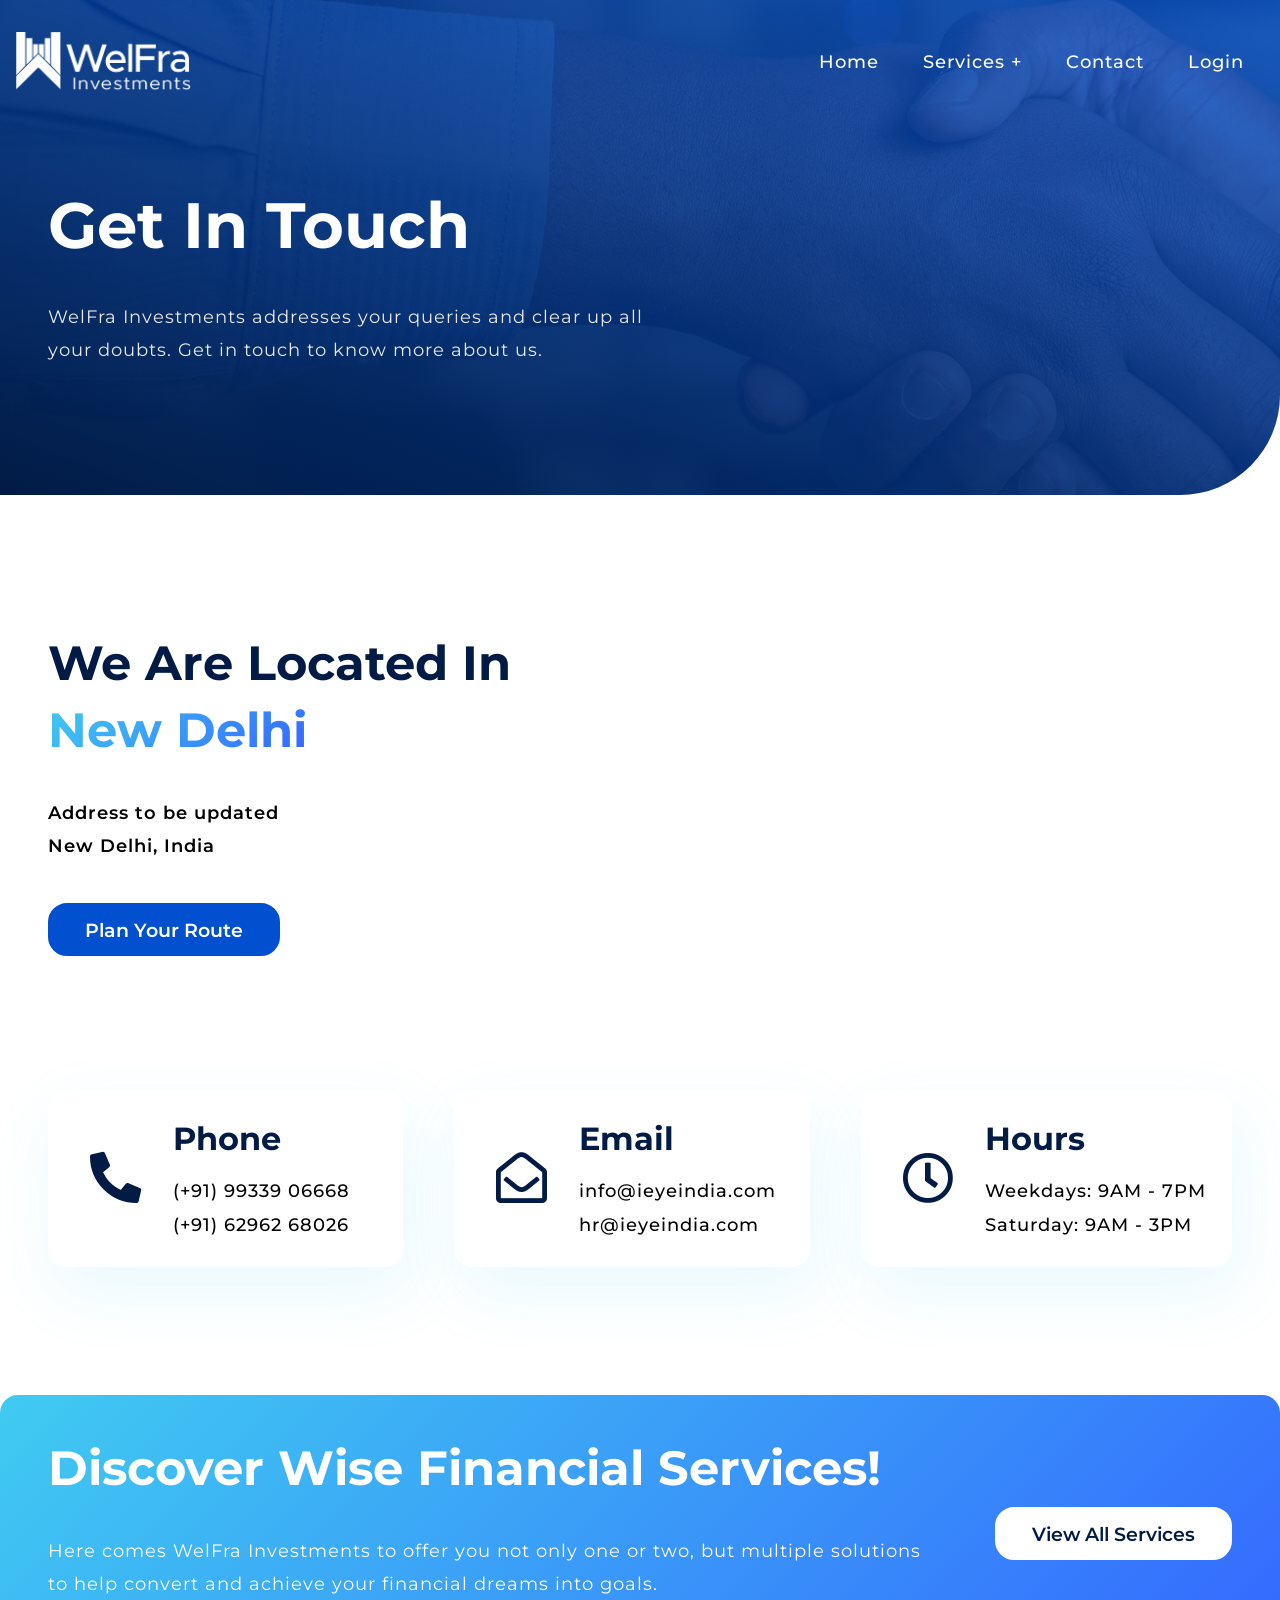
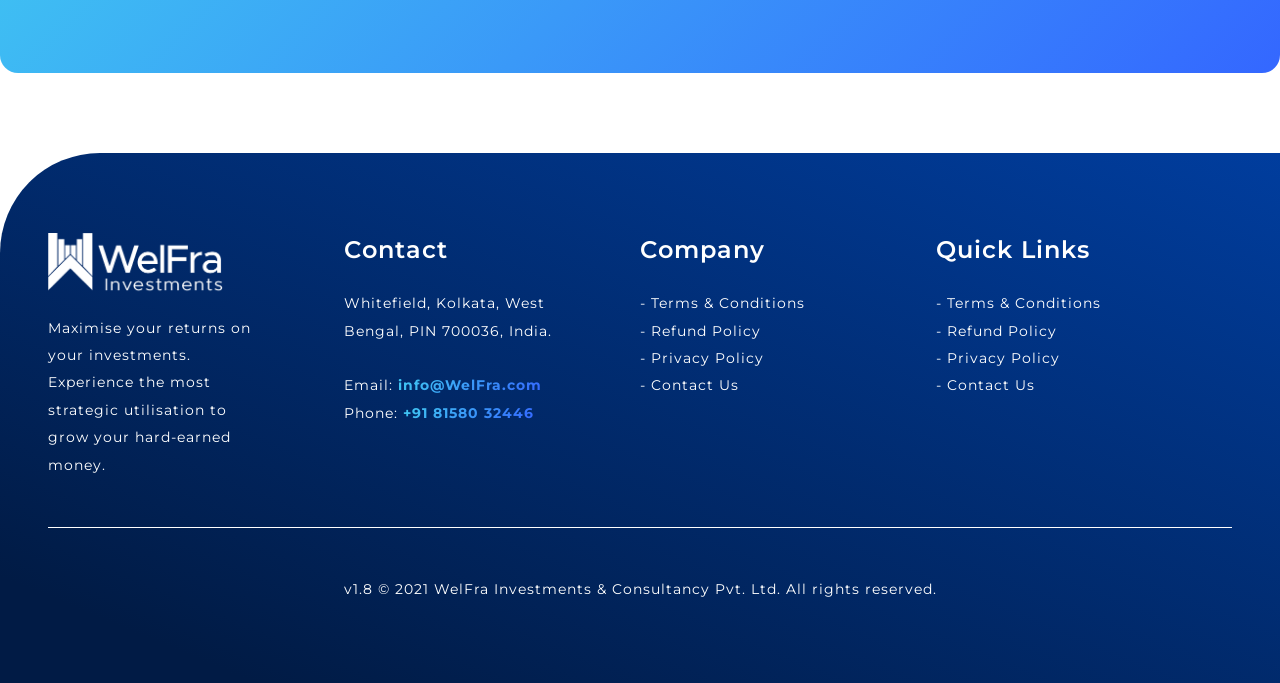
==== contact.html @ bf858f3f "relase1fp for client project" ====
<!DOCTYPE html>
<html lang="en">

<head>
    <meta charset="UTF-8">
    <meta http-equiv="X-UA-Compatible" content="IE=edge">
    <meta name="viewport" content="width=device-width, initial-scale=1.0">
    <link rel="shortcut icon" href="./assets/img/fav-logo2.png" type="image/x-icon">
    <!-- META TAGS FOR SEO HERE -->
    <link rel="stylesheet" href="https://cdnjs.cloudflare.com/ajax/libs/font-awesome/5.15.4/css/all.min.css"
        integrity="sha512-1ycn6IcaQQ40/MKBW2W4Rhis/DbILU74C1vSrLJxCq57o941Ym01SwNsOMqvEBFlcgUa6xLiPY/NS5R+E6ztJQ=="
        crossorigin="anonymous" referrerpolicy="no-referrer" />
    <link rel="stylesheet" href="./assets/css/base.css">
    <link rel="stylesheet" href="./assets/css/showcase.css">
    <title>Contact - WelFra Investments & Consultancy Pvt. Ltd.</title>
</head>

<body>
    <main>
        <div class="showcase">
            <div class="big-wrapper">
                <header>
                    <nav>
                        <div class="logo">
                            <a href=".">
                                <img src="./assets/img/header-c6.png" alt="logo">
                            </a>
                        </div>
                        <label for="menu-btn" class="menu-icon">
                            <i class="fas fa-bars"></i>
                        </label>
                        <input type="checkbox" id="menu-btn">
                        <ul>
                            <li><a class="active" href=".">Home</a></li>
                            <li>
                                <label for="menu-btn-1" class="show">Services +</label>
                                <a>Services +</a>
                                <input type="checkbox" id="menu-btn-1">
                                <ul>
                                    <li><a
                                            href="./services-advisory.html">Advisory</a>
                                    </li>
                                    <!-- <li><a href="#">PMS</a></li> -->
                                    <!-- <li><a href="#">Hedge Fund</a></li> -->
                                </ul>
                            </li>
                            <!-- <li><a href="#">About</a></li> -->
                            <li><a href="./contact.html">Contact</a></li>
                            <li><a href="./login.html">Login</a></li>
                        </ul>
                    </nav>
                </header>

                <!-- SHOWCASE MAIN -->
                <div class="showcase-main">
                    <div class="container">
                        <div class="title">
                            <h1>Get In Touch</h1>
                        </div>
                        <p class="desc">WelFra Investments addresses your queries and clear up all your doubts. Get in
                            touch to know more about us. </p>
                    </div>
                </div>
            </div>
        </div>

        <section class="mapbox">
            <div class="container">
                <div class="col-left">
                    <div class="title">
                        <h2>We are located in <span class="text-gradient">New Delhi</span></h2>
                    </div>
                    <p class="desc">Address to be updated<br /> New Delhi, India</p>
                    <a href="https://goo.gl/maps/tuXPTvcvN1BWbVpv9" target="_blank" class="btn btn-main">Plan your
                        route</a>
                </div>

                <div class="col-right">
                    <iframe
                        src="https://www.google.com/maps/embed?pb=!1m18!1m12!1m3!1d224346.48129412968!2d77.06889969035102!3d28.52728034389636!2m3!1f0!2f0!3f0!3m2!1i1024!2i768!4f13.1!3m3!1m2!1s0x390cfd5b347eb62d%3A0x52c2b7494e204dce!2sNew%20Delhi%2C%20Delhi!5e0!3m2!1sen!2sin!4v1632061700760!5m2!1sen!2sin"
                        width="800" height="400" style="border:0;" allowfullscreen="" loading="lazy"></iframe>
                </div>
            </div>
        </section>

        <section class="social">
            <div class="container">
                <div class="col-color social-col">
                    <div class="icon-box-trans">
                        <i class="fas fa-phone-alt"></i>
                    </div>
                    <div class="social-call-content">
                        <h3 class="title">Phone</h3>
                        <p class="desc">(+91) 99339 06668</p>
                        <p class="desc">(+91) 62962 68026</p>
                    </div>
                </div>

                <div class="col-color social-col">
                    <div class="icon-box-trans">
                        <i class="far fa-envelope-open"></i>
                    </div>
                    <div class="social-call-content">
                        <h3 class="title">Email</h3>
                        <p class="desc">info@ieyeindia.com</p>
                        <p class="desc">hr@ieyeindia.com</p>
                    </div>
                </div>

                <div class="col-color social-col">
                    <div class="icon-box-trans">
                        <i class="far fa-clock"></i>
                    </div>
                    <div class="social-call-content">
                        <h3 class="title">Hours</h3>
                        <p class="desc">Weekdays: 9AM - 7PM</p>
                        <p class="desc">Saturday: 9AM - 3PM</p>
                    </div>
                </div>
            </div>
        </section>

        <section class="cta">
            <div class="container">
                <div class="cta-text">
                    <h2 class="title">Discover wise financial services!</h2>
                    <p class="desc">Here comes WelFra Investments to offer you not only one or two, but multiple
                        solutions to help convert and achieve your financial dreams into goals.</p>

                </div>
                <a href="#" class="btn btn-contrast">View All Services</a>
            </div>
        </section>

        <footer>
            <div class="container">
                <div class="footer-row">
                    <div class="col-4">
                        <img src="./assets/img/header-c6.png" alt="logo">
                        <p class="desc">Maximise your returns on your investments. Experience the most strategic
                            utilisation to grow your hard-earned money.</p>
                    </div>
                    <div class="col-4">
                        <h4 class="title">Contact</h4>
                        <p class="desc">Whitefield, Kolkata, West Bengal, PIN 700036, India.<br /><br />Email: <span
                                class="text-gradient"><strong>info@WelFra.com</strong></span><br />Phone: <span
                                class="text-gradient"><strong>+91 81580 32446</strong></span></p>
                    </div>
                    <div class="col-4">
                        <h4 class="title">Company</h4>
                        <div class="footer-links">
                            <ul>
                                <li><a href="./terms-and-conditions.html">-
                                        Terms & Conditions</a></li>
                                <li><a href="#">- Refund Policy</a></li>
                                <li><a href="#">- Privacy Policy</a></li>
                                <li><a href="#">- Contact Us</a></li>
                            </ul>
                        </div>
                    </div>
                    <div class="col-4">
                        <h4 class="title">Quick Links</h4>
                        <div class="footer-links">
                            <ul>
                                <li><a href="#">- Terms & Conditions</a></li>
                                <li><a href="#">- Refund Policy</a></li>
                                <li><a href="#">- Privacy Policy</a></li>
                                <li><a href="#">- Contact Us</a></li>
                            </ul>
                        </div>
                    </div>
                </div>
                <p class="footer-bottom desc">v1.8 &copy; 2021 WelFra Investments & Consultancy Pvt. Ltd. All
                    rights reserved.</p>
            </div>
        </footer>
    </main>
</body>

</html>
---- assets/css/base.css ----
@import url('https://fonts.googleapis.com/css2?family=Montserrat:wght@400;500;600;700&display=swap');

:root{
    --primary-main-color: #011B45;
    --primary-gradient-color: #0050CF;
    --secondary-main-color: #40CBF1;
    --secondary-gradient-color: #3467FF;
    --gradient-dark: linear-gradient(to top right, var(--primary-main-color) 10%, var(--primary-gradient-color) 150%);
    --gradient-light: linear-gradient(135deg, var(--secondary-main-color) 0%, var(--secondary-gradient-color) 100%);
}

*{
    padding: 0;
    margin: 0;
    box-sizing: border-box;
}

body,
button{
    font-family: 'Montserrat', sans-serif;
}

/* GLOBAL */

::-webkit-scrollbar {
    width: 0.6rem;
    background-color: hsl(230, 12%, 90%);
}

::-webkit-scrollbar-thumb {
    background-color: hsl(230, 12%, 80%);
}

::-webkit-scrollbar-thumb:hover {
    background-color: hsl(230, 8%, 65%);
}

img{
    width: 100%;
}

a{
    text-decoration: none;
}

.showcase-index .big-wrapper{
    position: relative;
    width: 100%;
    min-height: 80vh;
    overflow: hidden;
    background: var(--gradient-dark);
    
    border-radius: 0 0 100px 0;
}

.container{
    position: relative;
    max-width: 84rem;
    width: 100%;
    margin: auto;
    padding: 0 3rem;
}

@media (max-width: 991px){  
    .container{
        padding: 0 2rem;
    }

    .big-wrapper{
        max-height: 100vh;
    }

}

/* TEXT STYLES */

.text-gradient{
    background: var(--gradient-light);
    -webkit-background-clip: text;
	-webkit-text-fill-color: transparent;
}

.text-color-blue{
    color: var(--secondary-main-color);
}

.title{
    font-weight: 700;
    font-size: 4rem;
    text-transform: capitalize;
    line-height: 1.4;
}

.desc{
    font-size: 1.1rem;
    font-weight: 500;
    line-height: 1.9;
    letter-spacing: 1px;
    transition: 0.3s;
}

@media (max-width: 991px){
    .desc{
        font-size: 1rem;
        line-height: 1.8;
    }
}

/* BUTTONS */

.btn{
    display: inline-block;
    padding: 0.8rem 2.2rem;
    text-transform: capitalize;
    text-align: center;
    border-radius: 1.2rem;
    transition: 0.3s;
    border: 2px solid;
    font-size: 1.2rem;
    font-weight: 600 !important;
    cursor: pointer;
}

[disabled] {
    opacity: .6;
    cursor: not-allowed;
}

@media (max-width: 991px){
    .btn{
        padding: 0.8rem 1.8rem;
        font-size: 1rem;
    }
}

.btn-main{
    background-color: var(--primary-gradient-color);
    border-color: var(--primary-gradient-color);
    color: #fff;
}

.btn-main:hover{
    background-color: transparent;
    color: var(--primary-gradient-color);
}

.btn-main-fx{
    width: 70%;
    text-align: center;
}

.btn-contrast{
    background-color: #fff;
    border-color: #fff;
    color: var(--primary-main-color);
}

.btn-contrast:hover{
    background-color: transparent;
    color: #fff;
}

.btn-contrast-reverse{
    background-color: transparent;
    border-color: #fff;
    color: #fff;
}

.btn-contrast-reverse:hover{
    background-color: #fff;
    border-color: #fff;
    color: var(--primary-main-color);
}

/* ICONS */

.icon-box, .icon-box-km{
    background-color: var(--secondary-main-color);
    padding: 1.4rem;
    border-radius: 1.125rem;
    color: #fff;
    box-shadow: 0.4rem 1.5rem 4rem rgba(64, 203, 241, 0.12);
    display: flex;
    align-items: center;
    justify-content: center;
    transition: 0.2s;
}

/* NAVIGATION */

nav .logo img{
    float: left;
    width: 11rem;
    cursor: pointer;
    transition: 0.3s;
    padding-top: 1rem;
}

nav .logo img:hover{
    opacity: 0.8;
}

nav{
    position: relative;
    max-width: 78rem;
    width: 100%;
    margin: auto;
    padding-top: 1rem;
}

nav::after{
    content: '';
    clear: both;
    display: table;
}

nav ul{
    float: right;
    margin-top: 16px;
    list-style: none;
    position: relative;
}

nav ul li{
    display: inline-block;
    margin: 0 5px;
}

nav ul li a{
    color: white;
    text-decoration: none;
    line-height: 60px;
    font-size: 1.1rem;
    font-weight: 500;
    letter-spacing: 1px;
    padding: 8px 15px;
    transition: 0.3s; 
}

nav ul li a:hover{
    color: var(--secondary-main-color);
}

nav ul ul{
    position: absolute;
    top: 55px;
    opacity: 0;
    visibility: hidden;
    transition: top 0.3s;
    z-index: 10;
    background: white;
    box-shadow: 0.4rem 1.5rem 4rem rgba(64, 203, 241, 0.12);
    border-radius: 1.125rem;
}

nav ul ul li a{
    color: black;
}

nav ul li:hover > ul{
    top: 45px;
    opacity: 1;
    visibility: visible;
}

nav ul ul li{
    position: relative;
    margin: 0px;
    float: none;
    display: list-item;
}

.show, input{
    display: none;
    font-weight: 500;
    letter-spacing: 1px;
}

nav .menu-icon i{
    color: white;
    font-size: 21px;
    cursor: pointer;
    display: none;
}

@media (max-width: 991px){

    nav{
        padding-top: 0rem;
    }

    nav .logo img{
        padding-left: 2rem;
    }

    nav ul{
        margin-right: 0px;
        margin-top: 0;
        float: left;
        position: fixed;
        background: var(--primary-main-color);
        height: 100%;
        width: 100%;
        z-index: 5;
    }

    nav ul li{
        margin: 20px;
    }

    nav ul li, nav ul ul li{
        display: block;
        width: 100%;
    }

    nav ul ul{
        top: 60px;
        position: static;
        border-top: none;
        float: none;
        display: none;
        opacity: 1;
        visibility: visible;
        background: var(--primary-main-color);
        box-shadow: none;
    }

    nav ul ul ul li{
        position: static;
    }

    nav ul ul li{
        border-bottom: 0px;
    }

    nav ul ul li a{
        color: white;
    }
    

    nav ul ul a{
        padding-left: 40px;
    }

    nav ul ul ul a{
        padding-left: 80px;
    }

    .show{
        display: block;
        color: white;
        font-size: 18px;
        padding: 0 20px;
        line-height: 60px;
        cursor: pointer;
    }

    .show:hover{
        color: var(--secondary-main-color);
    }

    nav .menu-icon i{
        display: block;
        position: absolute;
        right: 2rem;
        line-height: 60px;
        z-index: 20;
    }

    nav .show +a, ul{
        display: none;
    }

    [id^=menu-btn]:checked + ul{
        display: block;
    }

    [id^=menu-btn]:checked + .menu-icon i::before{
        content: "\f00d";
    }
}

/* HERO */

.hero .container{
    display: grid;
    grid-template-columns: 2fr 1fr;
    align-items: center;
    justify-content: center;
    margin-top: 5%;
    margin-bottom: 5%;
}

.hero .title h1{
    color: #fff;
    font-weight: 700;
    font-size: 4rem;
    max-width: 600px;
}

.hero .desc{
    color: #e9e9e9;
    font-weight: 400;
    margin: 1.8rem 0 2rem;
    max-width: 600px;
}

.hero-cta a:first-child{
    margin-right: 50px;
}

.bg-pattern{
    transform: scale(3.5) translate(20%, 35%);
    opacity: 0.8;
}

@media (max-width: 991px){

    .hero .container{
        grid-template-columns: 1fr;
        margin-top: 2.5rem;
        margin-bottom: 2rem;
    }

    .right-hero{
        display: none;
    }

    .hero .title h1{
        font-size: 2.8rem;
    }
    
    .hero-cta a:last-child{
        margin-top: 1rem;
    }
    
    .logo img{
        width: 8rem;
    }
}

/* SERVICES */

.services{
    padding: 5rem 0;
}

.services .desc{
    color: var(--primary-main-color);
}

.services .title, .why-us .title{
    color: var(--primary-main-color);
    font-size: 2rem;
    margin-bottom: 1.8rem;
    transition: 0.2s;
}

.services .container{
    display: flex;
    justify-content: space-around;
}

.col-color:hover{
    background-color: var(--secondary-main-color);
    transition: 0.3s;
    box-shadow: 0.4rem 1.5rem 4rem rgba(64, 203, 241, 0.5);

}

.services-col{
    padding: 2rem;
    border-radius: 1.125rem;
    box-shadow: 0.4rem 1.5rem 4rem rgba(64, 203, 241, 0.12);
    min-width: 33%;
}

.services #mid-col, .services #mid-col-r{
    margin: 0 3rem;
}

.row-repeat-spacer{
    margin-top: 4rem;
}

.services .icon-box, .icon-box-km{
    width: 90px;
    margin-bottom: 3rem;
    font-size: 2.6rem;
}

.icon-box-km{
    background-color: #fff;
    color: var(--secondary-main-color);
}

.services-col:hover .title{
    color: #fff;
}

.services-col:hover .desc, .why-us-col:hover .desc{
    color: #fff;
}

.services-col:hover .icon-box{
    background-color: #fff;
    color: var(--secondary-main-color);
    box-shadow: 0.4rem 1.5rem 4rem rgba(64, 203, 241, 0.2);
}

#know-more{
    background-color: var(--secondary-main-color);
    display: flex;
    justify-content: center;
    align-items: center;
}

#know-more a{
    background-color: var(--secondary-main-color);
    display: flex;
    flex-direction: column;
    justify-content: center;
    align-items: center;
}

.title-km{
    color: #fff;
    font-size: 2rem;
}

@media (max-width: 991px){
    .services{
        padding: 4rem 0 0 0;
    }

    .services .container{
        flex-direction: column;
    }

    .services #mid-col, .services #mid-col-r{
        margin: 0 0 2.5rem 0;
    }

    .services-col{
        margin-bottom: 2.5rem;
    }

    .row-repeat-spacer{
        margin-top: 0rem;
    }
}

/* WHY-US */

.why-us{
    padding-top: 2rem;
    padding-bottom: 1rem;
}

.why-us .container{
    display: flex;
    align-items: center;
    justify-content: center;
}

.col-left{
    padding: 2rem 4rem 0 0;
    min-width: 50%;
}

.col-left h2{
    color: var(--primary-main-color);
    font-weight: 700;
    font-size: 3rem;
    text-transform: capitalize;
}

.why-us-col{
    display: flex;
    justify-content: space-between;
    align-items: flex-start;
    border-radius: 1.125rem;
    padding: 1.5rem;
    margin-bottom: 2rem;
    box-shadow: 0.4rem 1.5rem 4rem rgba(64, 203, 241, 0.12);

}

.why-us-col .icon-box{
    font-size: 1.6rem;
    margin-right: 2rem;
    margin-left: 0.5rem;
}

.why-us .title{
    margin-bottom: 1.8rem;
}

.col-left .content .title{
    margin-bottom: 0.8rem;
}

.why-us .col-desc{
    margin-bottom: 2.5rem;
}

.why-us-col:hover .title{
    color: #fff;
}

.why-us-col:hover .icon-box{
    color: var(--secondary-main-color);
    background-color: #fff;
}

.col-right img{
    padding-left: 2rem;
}

@media (max-width: 991px){
    .why-us .container{
        flex-direction: column-reverse;
    }

    .col-left{
        padding: 0;
        min-width: 50%;
    }

    .why-us .title{
        font-size: 1.5rem;
    }

    .why-us .title h2{
        font-size: 2.5rem;
    }

    .why-us-col{
        padding: 1rem;
    }
    .col-right img{
        padding-left: 0;
        margin-bottom: 2rem;
    }
}

/* CALL TO ACTION */

.cta{
    padding-top: 5rem;
    padding-bottom: 5rem;
}

.cta .container{
    background: var(--gradient-light);
    display: flex;
    padding: 2.5rem 3rem;
    align-items: center;
    justify-content: space-between;
    border-radius: 1.125rem;
}

.cta-text{
    max-width: 75%;
}

.cta .title{
    font-size: 3rem;
    color: #fff;
}

.cta .desc{
    margin: 2rem 0;
    color: #fff;
    font-weight: 400;
}

@media (max-width: 991px){
    .cta{
        padding: 2rem 2rem 5rem 2rem;
    }

    .cta-text{
        max-width: 100%;
    }

    .cta .container{
        flex-direction: column;
        padding: 2rem;
        align-items: flex-start;
    }

    .cta .title{
        font-size: 2rem;
    }
}

/* FOOTER */

footer{
    background: var(--gradient-dark);
    padding: 5rem 0;
    border-radius: 100px 0 0 0;

}

footer .footer-row{
    display: flex;
    justify-content: space-between;
    border-bottom: 1px solid #fff;
    padding-bottom: 3rem;
}

footer .title{
    color: #fff;
    font-size: 1.5rem;
    font-weight: 600;
    letter-spacing: 1px;
    padding-bottom: 1.5rem;
}

footer .desc{
    color: #fff;
    font-weight: 400;
    font-size: 0.9rem;
}

.col-4{
    width: 25%;
    padding-right: 5rem;
}

.col-4 img{
    width: 11rem;
    padding-bottom: 1rem;
}

.footer-links ul{
    list-style: none;
    font-size: 1.1rem;
    font-weight: 400;
    line-height: 1.9;
    letter-spacing: 1px;
    font-size: 0.9rem;
}

.footer-links a{
    color: #fff;
    transition: 0.2s;
}

.footer-links a:hover{
    color: var(--secondary-main-color);
}

footer .footer-bottom{
    padding-top: 3rem;
    text-align: center;
}

@media (max-width: 991px){
    .footer-links ul{
        display: block;
    }
    footer .footer-row{
        flex-direction: column;
        padding-bottom: 1rem;
        padding: 0 1rem;
    }

    .col-4{
        width: 100%;
        padding-right: 0rem;
        padding-bottom: 2rem ;
    }
 
    footer .desc, .footer-links ul{
        font-size: 0.8rem;
    }

    footer .title{
        padding-bottom: 0.5rem;
    }
}
---- assets/css/showcase.css ----
.showcase .big-wrapper{
    position: relative;
    width: 100%;
    min-height: 55vh;
    overflow: hidden;
    background: linear-gradient(to top right, rgba(1, 27, 69, 1), rgba(0, 80, 207, 0.8)), url('../img/contact-handshake.jpg') no-repeat 0 -26rem;
    border-radius: 0 0 100px 0;
    display: flex;
    flex-direction: column;
}

.showcase-main{
    margin-top: auto;
    margin-bottom: auto;
}

.showcase-main .title h1{
    color: #fff;
    font-weight: 700;
    font-size: 4rem;
}

@media (max-width: 991px){
    .showcase .big-wrapper{
        padding: 0 0 1.7rem 0;
    }
    .showcase-main .title h1{
        font-size: 2.8rem;
    }

    .showcase .big-wrapper{
        background: linear-gradient(to top right, rgb(1, 27, 69), rgb(0, 80, 207));
    }
}

.showcase-main .desc{
    color: #e9e9e9;
    font-weight: 400;
    margin: 1.8rem 0 2.6rem;
    max-width: 600px;
}

.mapbox{
    margin: 6rem 0;
}

.mapbox .container{
    display: flex;
    align-items: center;
    gap: 2rem;
}

.mapbox .col-left{
    padding: 0;
    min-width: 40%;
}

.mapbox .desc{
    margin: 2rem 0 2.5rem 0;
    font-weight: 600;
}

.mapbox .col-right{
    border-radius: 1.125rem;
    overflow: hidden;
}

@media (max-width: 991px){
    .mapbox{
        margin: 3rem 0;
    }

    .mapbox .container{
        flex-direction: column;
    }
    
    .mapbox .col-right{
        width: 100%;
    }

    .mapbox .col-right{
        margin-top: 2rem;
    }

    
}

/* Social */

.social{
    margin: 5rem 0 3rem 0;
}

.social .container{
    display: flex;
    align-items: center;
    justify-content: space-between;
    gap: 3rem;
}

.social-col{
    min-width: 30%;
    padding: 1.6rem;
    border-radius: 1.125rem;
    box-shadow: 0.4rem 1.5rem 4rem rgba(64, 203, 241, 0.12);
    display: flex;
    align-items: center;
    overflow: hidden;
}

.social-col .title{
    font-size: 2rem;
    color: var(--primary-main-color);
    transition: 0.2s;
    margin-bottom: 0.8rem;
}

.social-col .icon-box-trans{
    font-size: 3.2rem;
    margin: 1rem;
    color: var(--primary-main-color);
    transition: 0.2s;
}

.social-call-content{
    margin-right: auto;
    margin-left: 1rem;
}

.social-col:hover .title{
    color: #fff;
}

.social-col:hover .desc{
    color: #fff;
}

.social-col:hover .icon-box-trans{
    color: #fff;
}

@media (max-width: 991px){
    .social{
        margin: 4rem 0 3rem 0;
    }

    .social .container{
        flex-direction: column;
    }

    .social-col{
        width: 100%;
    }

    .social-col .icon-box-trans{
        font-size: 2rem;
    }
}

/* SERVICES PAGE */

.showcase-s-ad .big-wrapper{
    position: relative;
    width: 100%;
    min-height: 55vh;
    overflow: hidden;
    background: linear-gradient(to top right, rgba(1, 27, 69, 1), rgba(0, 80, 207, 0.8)), url('../img/s-adv-fin3.jpg') no-repeat 0 -30rem;
    border-radius: 0 0 100px 0;
    display: flex;
    flex-direction: column;
}

.s-ad-pricing {
    margin-top: 4rem;
}

.s-ad-pricing .sap-content{
    display: flex;
    align-items: center;
}

.sap-content{
    margin-bottom: 5rem;
}

@media (max-width: 991px){
    .s-ad-pricing{
        margin: 3rem 0;
    }

    .s-ad-pricing .sap-content{
        flex-direction: column;
        gap: 1.5rem;
    }

    .sap-content .title h2{
        font-size: 2.5rem;
    }

    .sap-content{
        margin-bottom: 3rem;
    }
}

.select-box{
    width: 180px;
}

.select-box select{
    height: 42px;
    padding: 0.5rem 1rem;
    font-size: 1.1rem;
    font-family: 'Montserrat', sans-serif;
    width: 100%;
    border: 1px solid #ccc;
    border-radius: 12px;
    outline: none;
}

/* MAIN TABLE DESIGN */

.main-table-content{
    border-collapse: collapse;
    margin: auto;
    font-size: 1.2rem;
    min-width: 100%;
    border-radius: 0.8rem;
    overflow: hidden;
    box-shadow: 0 0 20px rgba(0, 0, 0, 0.05);
}

.main-table-content thead tr {
    background-color: var(--primary-gradient-color);
    color: #ffffff;
    text-align: left;
    font-weight: bold;
}

.main-table-content th,
.main-table-content td {
    padding: 18px 40px;
}
  
.main-table-content tbody tr {
    font-weight: 600;
    border-bottom: 1px solid #dddddd;
}
  
.main-table-content tbody tr:nth-of-type(even) {
    background-color: #f3f3f3;
}
  
.main-table-content tbody tr:last-of-type {
    border-bottom: 2px solid var(--primary-gradient-color);
}

.icon-btn{
    font-size: 1.2rem;
    color: white;
    margin-left: 0.7rem;
    padding: 0.6rem;
    background: var(--primary-gradient-color);
    border-radius: 50%;
    border: 2px solid var(--primary-gradient-color); 
    transition: 0.2s;
}

.icon-btn:hover{
    background: transparent;
    color: var(--primary-gradient-color);
}

.icon-btn:active::before{
    content: "\f068";
}

.sap-total{
    margin: 2.5rem 0;
    padding: 1.5rem 1rem;
    text-align: center;
    letter-spacing: 1px;
    display: flex;
    align-items: center;
    justify-content: space-between;
    gap: 2rem;
    background-color: white;
    border-radius: 1.125rem;
    box-shadow: 0 0 20px rgba(0, 0, 0, 0.05);
}

.sap-total-items{
    width: 100%;
}

.sap-total-items .sap-t-i-sh{
    font-size: 1.2rem;
    font-weight: 600;
    letter-spacing: 1px;
}

.sap-total-items .sap-t-i-h{
    font-size: 1.4rem;
    font-weight: 700;
    letter-spacing: 1px;
}


@media (max-width: 991px){
    .sap-total{
        flex-direction: column;
        text-align: right;
        gap: 1rem;
    }

    .sap-total-items .sap-t-i-sh{
        font-size: 1rem;
    }
    
    .sap-total-items .sap-t-i-h{
        font-size: 1.2rem;
    }

    .main-table-content{
        font-size: 1rem;
    }

    .main-table-content thead{
        display: none;
    }

    .main-table-content, 
    .main-table-content tbody, 
    .main-table-content tr,
    .main-table-content td{
        display: block;
        width: 100%;
    }

    .main-table-content th,
    .main-table-content td {
    padding: 15px 40px;
    }

    .main-table-content tbody tr td{
        text-align: right;
        padding-left: 50%;
        position: relative;
    }

    .main-table-content td::before{
        content: attr(data-label);
        position: absolute;
        left: 0;
        width: 50%;
        padding-left: 1rem;
        font-size: 1rem;
        text-align: left;
        font-weight: 600;
        color: var(--primary-main-color);
    }

    .icon-btn{
        font-size: 1rem;
    }
    
}
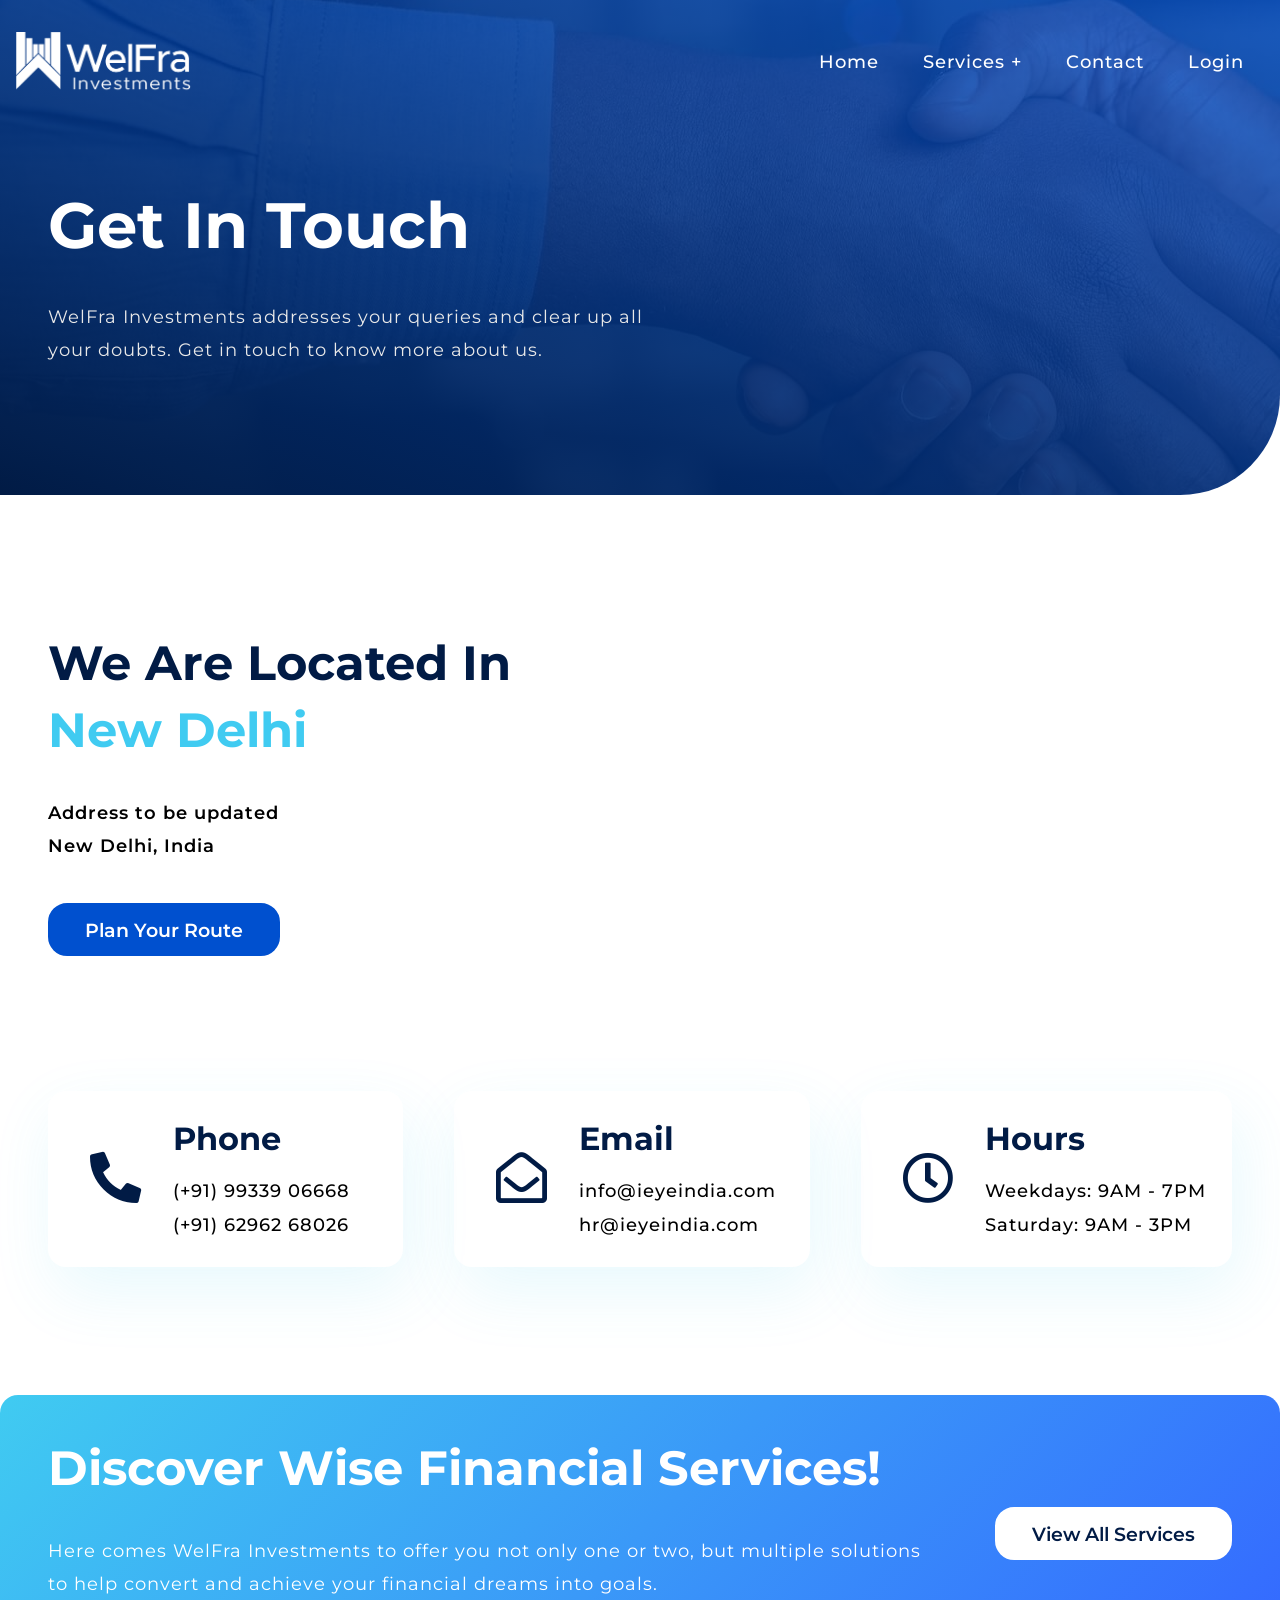
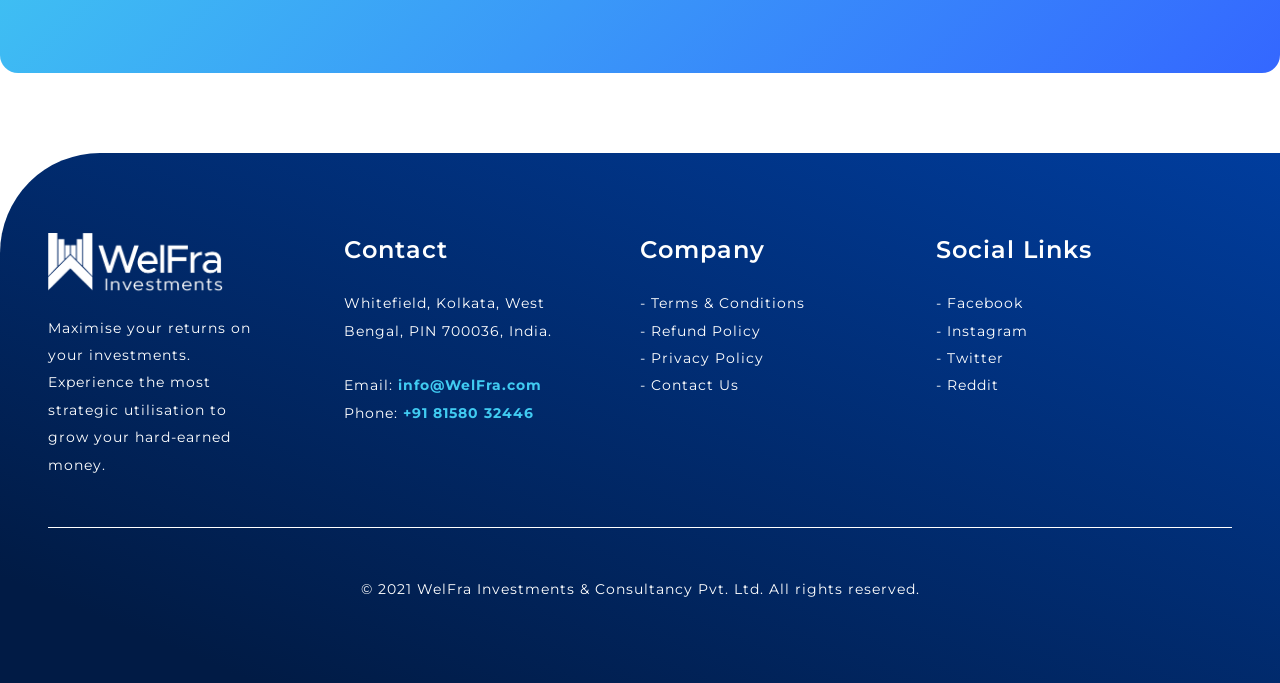
==== commit 81a05187: "added the demat links page, social links, corrected the text gradient to single color only, optimize" ====
--- a/contact.html
+++ b/contact.html
@@ -1,180 +1,180 @@
-<!DOCTYPE html>
-<html lang="en">
-
-<head>
-    <meta charset="UTF-8">
-    <meta http-equiv="X-UA-Compatible" content="IE=edge">
-    <meta name="viewport" content="width=device-width, initial-scale=1.0">
-    <link rel="shortcut icon" href="./assets/img/fav-logo2.png" type="image/x-icon">
-    <!-- META TAGS FOR SEO HERE -->
-    <link rel="stylesheet" href="https://cdnjs.cloudflare.com/ajax/libs/font-awesome/5.15.4/css/all.min.css"
-        integrity="sha512-1ycn6IcaQQ40/MKBW2W4Rhis/DbILU74C1vSrLJxCq57o941Ym01SwNsOMqvEBFlcgUa6xLiPY/NS5R+E6ztJQ=="
-        crossorigin="anonymous" referrerpolicy="no-referrer" />
-    <link rel="stylesheet" href="./assets/css/base.css">
-    <link rel="stylesheet" href="./assets/css/showcase.css">
-    <title>Contact - WelFra Investments & Consultancy Pvt. Ltd.</title>
-</head>
-
-<body>
-    <main>
-        <div class="showcase">
-            <div class="big-wrapper">
-                <header>
-                    <nav>
-                        <div class="logo">
-                            <a href=".">
-                                <img src="./assets/img/header-c6.png" alt="logo">
-                            </a>
-                        </div>
-                        <label for="menu-btn" class="menu-icon">
-                            <i class="fas fa-bars"></i>
-                        </label>
-                        <input type="checkbox" id="menu-btn">
-                        <ul>
-                            <li><a class="active" href=".">Home</a></li>
-                            <li>
-                                <label for="menu-btn-1" class="show">Services +</label>
-                                <a>Services +</a>
-                                <input type="checkbox" id="menu-btn-1">
-                                <ul>
-                                    <li><a
-                                            href="./services-advisory.html">Advisory</a>
-                                    </li>
-                                    <!-- <li><a href="#">PMS</a></li> -->
-                                    <!-- <li><a href="#">Hedge Fund</a></li> -->
-                                </ul>
-                            </li>
-                            <!-- <li><a href="#">About</a></li> -->
-                            <li><a href="./contact.html">Contact</a></li>
-                            <li><a href="./login.html">Login</a></li>
-                        </ul>
-                    </nav>
-                </header>
-
-                <!-- SHOWCASE MAIN -->
-                <div class="showcase-main">
-                    <div class="container">
-                        <div class="title">
-                            <h1>Get In Touch</h1>
-                        </div>
-                        <p class="desc">WelFra Investments addresses your queries and clear up all your doubts. Get in
-                            touch to know more about us. </p>
-                    </div>
-                </div>
-            </div>
-        </div>
-
-        <section class="mapbox">
-            <div class="container">
-                <div class="col-left">
-                    <div class="title">
-                        <h2>We are located in <span class="text-gradient">New Delhi</span></h2>
-                    </div>
-                    <p class="desc">Address to be updated<br /> New Delhi, India</p>
-                    <a href="https://goo.gl/maps/tuXPTvcvN1BWbVpv9" target="_blank" class="btn btn-main">Plan your
-                        route</a>
-                </div>
-
-                <div class="col-right">
-                    <iframe
-                        src="https://www.google.com/maps/embed?pb=!1m18!1m12!1m3!1d224346.48129412968!2d77.06889969035102!3d28.52728034389636!2m3!1f0!2f0!3f0!3m2!1i1024!2i768!4f13.1!3m3!1m2!1s0x390cfd5b347eb62d%3A0x52c2b7494e204dce!2sNew%20Delhi%2C%20Delhi!5e0!3m2!1sen!2sin!4v1632061700760!5m2!1sen!2sin"
-                        width="800" height="400" style="border:0;" allowfullscreen="" loading="lazy"></iframe>
-                </div>
-            </div>
-        </section>
-
-        <section class="social">
-            <div class="container">
-                <div class="col-color social-col">
-                    <div class="icon-box-trans">
-                        <i class="fas fa-phone-alt"></i>
-                    </div>
-                    <div class="social-call-content">
-                        <h3 class="title">Phone</h3>
-                        <p class="desc">(+91) 99339 06668</p>
-                        <p class="desc">(+91) 62962 68026</p>
-                    </div>
-                </div>
-
-                <div class="col-color social-col">
-                    <div class="icon-box-trans">
-                        <i class="far fa-envelope-open"></i>
-                    </div>
-                    <div class="social-call-content">
-                        <h3 class="title">Email</h3>
-                        <p class="desc">info@ieyeindia.com</p>
-                        <p class="desc">hr@ieyeindia.com</p>
-                    </div>
-                </div>
-
-                <div class="col-color social-col">
-                    <div class="icon-box-trans">
-                        <i class="far fa-clock"></i>
-                    </div>
-                    <div class="social-call-content">
-                        <h3 class="title">Hours</h3>
-                        <p class="desc">Weekdays: 9AM - 7PM</p>
-                        <p class="desc">Saturday: 9AM - 3PM</p>
-                    </div>
-                </div>
-            </div>
-        </section>
-
-        <section class="cta">
-            <div class="container">
-                <div class="cta-text">
-                    <h2 class="title">Discover wise financial services!</h2>
-                    <p class="desc">Here comes WelFra Investments to offer you not only one or two, but multiple
-                        solutions to help convert and achieve your financial dreams into goals.</p>
-
-                </div>
-                <a href="#" class="btn btn-contrast">View All Services</a>
-            </div>
-        </section>
-
-        <footer>
-            <div class="container">
-                <div class="footer-row">
-                    <div class="col-4">
-                        <img src="./assets/img/header-c6.png" alt="logo">
-                        <p class="desc">Maximise your returns on your investments. Experience the most strategic
-                            utilisation to grow your hard-earned money.</p>
-                    </div>
-                    <div class="col-4">
-                        <h4 class="title">Contact</h4>
-                        <p class="desc">Whitefield, Kolkata, West Bengal, PIN 700036, India.<br /><br />Email: <span
-                                class="text-gradient"><strong>info@WelFra.com</strong></span><br />Phone: <span
-                                class="text-gradient"><strong>+91 81580 32446</strong></span></p>
-                    </div>
-                    <div class="col-4">
-                        <h4 class="title">Company</h4>
-                        <div class="footer-links">
-                            <ul>
-                                <li><a href="./terms-and-conditions.html">-
-                                        Terms & Conditions</a></li>
-                                <li><a href="#">- Refund Policy</a></li>
-                                <li><a href="#">- Privacy Policy</a></li>
-                                <li><a href="#">- Contact Us</a></li>
-                            </ul>
-                        </div>
-                    </div>
-                    <div class="col-4">
-                        <h4 class="title">Quick Links</h4>
-                        <div class="footer-links">
-                            <ul>
-                                <li><a href="#">- Terms & Conditions</a></li>
-                                <li><a href="#">- Refund Policy</a></li>
-                                <li><a href="#">- Privacy Policy</a></li>
-                                <li><a href="#">- Contact Us</a></li>
-                            </ul>
-                        </div>
-                    </div>
-                </div>
-                <p class="footer-bottom desc">v1.8 &copy; 2021 WelFra Investments & Consultancy Pvt. Ltd. All
-                    rights reserved.</p>
-            </div>
-        </footer>
-    </main>
-</body>
-
+<!DOCTYPE html>
+<html lang="en">
+
+<head>
+    <meta charset="UTF-8">
+    <meta http-equiv="X-UA-Compatible" content="IE=edge">
+    <meta name="viewport" content="width=device-width, initial-scale=1.0">
+    <link rel="shortcut icon" href="./assets/img/fav-logo2.png" type="image/x-icon">
+    <!-- META TAGS FOR SEO HERE -->
+    <link rel="stylesheet" href="https://cdnjs.cloudflare.com/ajax/libs/font-awesome/5.15.4/css/all.min.css"
+        integrity="sha512-1ycn6IcaQQ40/MKBW2W4Rhis/DbILU74C1vSrLJxCq57o941Ym01SwNsOMqvEBFlcgUa6xLiPY/NS5R+E6ztJQ=="
+        crossorigin="anonymous" referrerpolicy="no-referrer" />
+    <link rel="stylesheet" href="./assets/css/base.css">
+    <link rel="stylesheet" href="./assets/css/showcase.css">
+    <title>Contact - WelFra Investments & Consultancy Pvt. Ltd.</title>
+</head>
+
+<body>
+    <main>
+        <div class="showcase">
+            <div class="big-wrapper">
+                <header>
+                    <nav>
+                        <div class="logo">
+                            <a href=".">
+                                <img src="./assets/img/header-c6.png" alt="logo">
+                            </a>
+                        </div>
+                        <label for="menu-btn" class="menu-icon">
+                            <i class="fas fa-bars"></i>
+                        </label>
+                        <input type="checkbox" id="menu-btn">
+                        <ul>
+                            <li><a class="active" href=".">Home</a></li>
+                            <li>
+                                <label for="menu-btn-1" class="show">Services +</label>
+                                <a>Services +</a>
+                                <input type="checkbox" id="menu-btn-1">
+                                <ul>
+                                    <li><a
+                                            href="./services-advisory.html">Advisory</a>
+                                    </li>
+                                    <!-- <li><a href="#">PMS</a></li> -->
+                                    <!-- <li><a href="#">Hedge Fund</a></li> -->
+                                </ul>
+                            </li>
+                            <!-- <li><a href="#">About</a></li> -->
+                            <li><a href="./contact.html">Contact</a></li>
+                            <li><a href="./login.html">Login</a></li>
+                        </ul>
+                    </nav>
+                </header>
+
+                <!-- SHOWCASE MAIN -->
+                <div class="showcase-main">
+                    <div class="container">
+                        <div class="title">
+                            <h1>Get In Touch</h1>
+                        </div>
+                        <p class="desc">WelFra Investments addresses your queries and clear up all your doubts. Get in
+                            touch to know more about us. </p>
+                    </div>
+                </div>
+            </div>
+        </div>
+
+        <section class="mapbox">
+            <div class="container">
+                <div class="col-left">
+                    <div class="title">
+                        <h2>We are located in <span class="text-color-blue">New Delhi</span></h2>
+                    </div>
+                    <p class="desc">Address to be updated<br /> New Delhi, India</p>
+                    <a href="https://goo.gl/maps/tuXPTvcvN1BWbVpv9" target="_blank" class="btn btn-main">Plan your
+                        route</a>
+                </div>
+
+                <div class="col-right">
+                    <iframe
+                        src="https://www.google.com/maps/embed?pb=!1m18!1m12!1m3!1d224346.48129412968!2d77.06889969035102!3d28.52728034389636!2m3!1f0!2f0!3f0!3m2!1i1024!2i768!4f13.1!3m3!1m2!1s0x390cfd5b347eb62d%3A0x52c2b7494e204dce!2sNew%20Delhi%2C%20Delhi!5e0!3m2!1sen!2sin!4v1632061700760!5m2!1sen!2sin"
+                        width="800" height="400" style="border:0;" allowfullscreen="" loading="lazy"></iframe>
+                </div>
+            </div>
+        </section>
+
+        <section class="social">
+            <div class="container">
+                <div class="col-color social-col">
+                    <div class="icon-box-trans">
+                        <i class="fas fa-phone-alt"></i>
+                    </div>
+                    <div class="social-call-content">
+                        <h3 class="title">Phone</h3>
+                        <p class="desc">(+91) 99339 06668</p>
+                        <p class="desc">(+91) 62962 68026</p>
+                    </div>
+                </div>
+
+                <div class="col-color social-col">
+                    <div class="icon-box-trans">
+                        <i class="far fa-envelope-open"></i>
+                    </div>
+                    <div class="social-call-content">
+                        <h3 class="title">Email</h3>
+                        <p class="desc">info@ieyeindia.com</p>
+                        <p class="desc">hr@ieyeindia.com</p>
+                    </div>
+                </div>
+
+                <div class="col-color social-col">
+                    <div class="icon-box-trans">
+                        <i class="far fa-clock"></i>
+                    </div>
+                    <div class="social-call-content">
+                        <h3 class="title">Hours</h3>
+                        <p class="desc">Weekdays: 9AM - 7PM</p>
+                        <p class="desc">Saturday: 9AM - 3PM</p>
+                    </div>
+                </div>
+            </div>
+        </section>
+
+        <section class="cta">
+            <div class="container">
+                <div class="cta-text">
+                    <h2 class="title">Discover wise financial services!</h2>
+                    <p class="desc">Here comes WelFra Investments to offer you not only one or two, but multiple
+                        solutions to help convert and achieve your financial dreams into goals.</p>
+
+                </div>
+                <a href="#" class="btn btn-contrast">View All Services</a>
+            </div>
+        </section>
+
+        <footer>
+            <div class="container">
+                <div class="footer-row">
+                    <div class="col-4">
+                        <img src="./assets/img/header-c6.png" alt="logo">
+                        <p class="desc">Maximise your returns on your investments. Experience the most strategic
+                            utilisation to grow your hard-earned money.</p>
+                    </div>
+                    <div class="col-4">
+                        <h4 class="title">Contact</h4>
+                        <p class="desc">Whitefield, Kolkata, West Bengal, PIN 700036, India.<br /><br />Email: <span
+                                class="text-color-blue"><strong>info@WelFra.com</strong></span><br />Phone: <span
+                                class="text-color-blue"><strong>+91 81580 32446</strong></span></p>
+                    </div>
+                    <div class="col-4">
+                        <h4 class="title">Company</h4>
+                        <div class="footer-links">
+                            <ul>
+                                <li><a href="./terms-and-conditions.html">-
+                                        Terms & Conditions</a></li>
+                                <li><a href="#">- Refund Policy</a></li>
+                                <li><a href="#">- Privacy Policy</a></li>
+                                <li><a href="#">- Contact Us</a></li>
+                            </ul>
+                        </div>
+                    </div>
+                    <div class="col-4">
+                        <h4 class="title">Social Links</h4>
+                        <div class="footer-links">
+                            <ul>
+                                <li><a target="_blank" href="#">- Facebook</a></li>
+                                <li><a target="_blank" href="https://www.instagram.com/welfra_investments/">- Instagram</a></li>
+                                <li><a target="_blank" href="#">- Twitter</a></li>
+                                <li><a target="_blank" href="#">- Reddit</a></li>
+                            </ul>
+                        </div>
+                    </div>
+                </div>
+                <p class="footer-bottom desc">&copy; 2021 WelFra Investments & Consultancy Pvt. Ltd. All
+                    rights reserved.</p>
+            </div>
+        </footer>
+    </main>
+</body>
+
 </html>
--- a/assets/css/base.css
+++ b/assets/css/base.css
@@ -1,784 +1,783 @@
-@import url('https://fonts.googleapis.com/css2?family=Montserrat:wght@400;500;600;700&display=swap');
-
-:root{
-    --primary-main-color: #011B45;
-    --primary-gradient-color: #0050CF;
-    --secondary-main-color: #40CBF1;
-    --secondary-gradient-color: #3467FF;
-    --gradient-dark: linear-gradient(to top right, var(--primary-main-color) 10%, var(--primary-gradient-color) 150%);
-    --gradient-light: linear-gradient(135deg, var(--secondary-main-color) 0%, var(--secondary-gradient-color) 100%);
-}
-
-*{
-    padding: 0;
-    margin: 0;
-    box-sizing: border-box;
-}
-
-body,
-button{
-    font-family: 'Montserrat', sans-serif;
-}
-
-/* GLOBAL */
-
-::-webkit-scrollbar {
-    width: 0.6rem;
-    background-color: hsl(230, 12%, 90%);
-}
-
-::-webkit-scrollbar-thumb {
-    background-color: hsl(230, 12%, 80%);
-}
-
-::-webkit-scrollbar-thumb:hover {
-    background-color: hsl(230, 8%, 65%);
-}
-
-img{
-    width: 100%;
-}
-
-a{
-    text-decoration: none;
-}
-
-.showcase-index .big-wrapper{
-    position: relative;
-    width: 100%;
-    min-height: 80vh;
-    overflow: hidden;
-    background: var(--gradient-dark);
-    
-    border-radius: 0 0 100px 0;
-}
-
-.container{
-    position: relative;
-    max-width: 84rem;
-    width: 100%;
-    margin: auto;
-    padding: 0 3rem;
-}
-
-@media (max-width: 991px){  
-    .container{
-        padding: 0 2rem;
-    }
-
-    .big-wrapper{
-        max-height: 100vh;
-    }
-
-}
-
-/* TEXT STYLES */
-
-.text-gradient{
-    background: var(--gradient-light);
-    -webkit-background-clip: text;
-	-webkit-text-fill-color: transparent;
-}
-
-.text-color-blue{
-    color: var(--secondary-main-color);
-}
-
-.title{
-    font-weight: 700;
-    font-size: 4rem;
-    text-transform: capitalize;
-    line-height: 1.4;
-}
-
-.desc{
-    font-size: 1.1rem;
-    font-weight: 500;
-    line-height: 1.9;
-    letter-spacing: 1px;
-    transition: 0.3s;
-}
-
-@media (max-width: 991px){
-    .desc{
-        font-size: 1rem;
-        line-height: 1.8;
-    }
-}
-
-/* BUTTONS */
-
-.btn{
-    display: inline-block;
-    padding: 0.8rem 2.2rem;
-    text-transform: capitalize;
-    text-align: center;
-    border-radius: 1.2rem;
-    transition: 0.3s;
-    border: 2px solid;
-    font-size: 1.2rem;
-    font-weight: 600 !important;
-    cursor: pointer;
-}
-
-[disabled] {
-    opacity: .6;
-    cursor: not-allowed;
-}
-
-@media (max-width: 991px){
-    .btn{
-        padding: 0.8rem 1.8rem;
-        font-size: 1rem;
-    }
-}
-
-.btn-main{
-    background-color: var(--primary-gradient-color);
-    border-color: var(--primary-gradient-color);
-    color: #fff;
-}
-
-.btn-main:hover{
-    background-color: transparent;
-    color: var(--primary-gradient-color);
-}
-
-.btn-main-fx{
-    width: 70%;
-    text-align: center;
-}
-
-.btn-contrast{
-    background-color: #fff;
-    border-color: #fff;
-    color: var(--primary-main-color);
-}
-
-.btn-contrast:hover{
-    background-color: transparent;
-    color: #fff;
-}
-
-.btn-contrast-reverse{
-    background-color: transparent;
-    border-color: #fff;
-    color: #fff;
-}
-
-.btn-contrast-reverse:hover{
-    background-color: #fff;
-    border-color: #fff;
-    color: var(--primary-main-color);
-}
-
-/* ICONS */
-
-.icon-box, .icon-box-km{
-    background-color: var(--secondary-main-color);
-    padding: 1.4rem;
-    border-radius: 1.125rem;
-    color: #fff;
-    box-shadow: 0.4rem 1.5rem 4rem rgba(64, 203, 241, 0.12);
-    display: flex;
-    align-items: center;
-    justify-content: center;
-    transition: 0.2s;
-}
-
-/* NAVIGATION */
-
-nav .logo img{
-    float: left;
-    width: 11rem;
-    cursor: pointer;
-    transition: 0.3s;
-    padding-top: 1rem;
-}
-
-nav .logo img:hover{
-    opacity: 0.8;
-}
-
-nav{
-    position: relative;
-    max-width: 78rem;
-    width: 100%;
-    margin: auto;
-    padding-top: 1rem;
-}
-
-nav::after{
-    content: '';
-    clear: both;
-    display: table;
-}
-
-nav ul{
-    float: right;
-    margin-top: 16px;
-    list-style: none;
-    position: relative;
-}
-
-nav ul li{
-    display: inline-block;
-    margin: 0 5px;
-}
-
-nav ul li a{
-    color: white;
-    text-decoration: none;
-    line-height: 60px;
-    font-size: 1.1rem;
-    font-weight: 500;
-    letter-spacing: 1px;
-    padding: 8px 15px;
-    transition: 0.3s; 
-}
-
-nav ul li a:hover{
-    color: var(--secondary-main-color);
-}
-
-nav ul ul{
-    position: absolute;
-    top: 55px;
-    opacity: 0;
-    visibility: hidden;
-    transition: top 0.3s;
-    z-index: 10;
-    background: white;
-    box-shadow: 0.4rem 1.5rem 4rem rgba(64, 203, 241, 0.12);
-    border-radius: 1.125rem;
-}
-
-nav ul ul li a{
-    color: black;
-}
-
-nav ul li:hover > ul{
-    top: 45px;
-    opacity: 1;
-    visibility: visible;
-}
-
-nav ul ul li{
-    position: relative;
-    margin: 0px;
-    float: none;
-    display: list-item;
-}
-
-.show, input{
-    display: none;
-    font-weight: 500;
-    letter-spacing: 1px;
-}
-
-nav .menu-icon i{
-    color: white;
-    font-size: 21px;
-    cursor: pointer;
-    display: none;
-}
-
-@media (max-width: 991px){
-
-    nav{
-        padding-top: 0rem;
-    }
-
-    nav .logo img{
-        padding-left: 2rem;
-    }
-
-    nav ul{
-        margin-right: 0px;
-        margin-top: 0;
-        float: left;
-        position: fixed;
-        background: var(--primary-main-color);
-        height: 100%;
-        width: 100%;
-        z-index: 5;
-    }
-
-    nav ul li{
-        margin: 20px;
-    }
-
-    nav ul li, nav ul ul li{
-        display: block;
-        width: 100%;
-    }
-
-    nav ul ul{
-        top: 60px;
-        position: static;
-        border-top: none;
-        float: none;
-        display: none;
-        opacity: 1;
-        visibility: visible;
-        background: var(--primary-main-color);
-        box-shadow: none;
-    }
-
-    nav ul ul ul li{
-        position: static;
-    }
-
-    nav ul ul li{
-        border-bottom: 0px;
-    }
-
-    nav ul ul li a{
-        color: white;
-    }
-    
-
-    nav ul ul a{
-        padding-left: 40px;
-    }
-
-    nav ul ul ul a{
-        padding-left: 80px;
-    }
-
-    .show{
-        display: block;
-        color: white;
-        font-size: 18px;
-        padding: 0 20px;
-        line-height: 60px;
-        cursor: pointer;
-    }
-
-    .show:hover{
-        color: var(--secondary-main-color);
-    }
-
-    nav .menu-icon i{
-        display: block;
-        position: absolute;
-        right: 2rem;
-        line-height: 60px;
-        z-index: 20;
-    }
-
-    nav .show +a, ul{
-        display: none;
-    }
-
-    [id^=menu-btn]:checked + ul{
-        display: block;
-    }
-
-    [id^=menu-btn]:checked + .menu-icon i::before{
-        content: "\f00d";
-    }
-}
-
-/* HERO */
-
-.hero .container{
-    display: grid;
-    grid-template-columns: 2fr 1fr;
-    align-items: center;
-    justify-content: center;
-    margin-top: 5%;
-    margin-bottom: 5%;
-}
-
-.hero .title h1{
-    color: #fff;
-    font-weight: 700;
-    font-size: 4rem;
-    max-width: 600px;
-}
-
-.hero .desc{
-    color: #e9e9e9;
-    font-weight: 400;
-    margin: 1.8rem 0 2rem;
-    max-width: 600px;
-}
-
-.hero-cta a:first-child{
-    margin-right: 50px;
-}
-
-.bg-pattern{
-    transform: scale(3.5) translate(20%, 35%);
-    opacity: 0.8;
-}
-
-@media (max-width: 991px){
-
-    .hero .container{
-        grid-template-columns: 1fr;
-        margin-top: 2.5rem;
-        margin-bottom: 2rem;
-    }
-
-    .right-hero{
-        display: none;
-    }
-
-    .hero .title h1{
-        font-size: 2.8rem;
-    }
-    
-    .hero-cta a:last-child{
-        margin-top: 1rem;
-    }
-    
-    .logo img{
-        width: 8rem;
-    }
-}
-
-/* SERVICES */
-
-.services{
-    padding: 5rem 0;
-}
-
-.services .desc{
-    color: var(--primary-main-color);
-}
-
-.services .title, .why-us .title{
-    color: var(--primary-main-color);
-    font-size: 2rem;
-    margin-bottom: 1.8rem;
-    transition: 0.2s;
-}
-
-.services .container{
-    display: flex;
-    justify-content: space-around;
-}
-
-.col-color:hover{
-    background-color: var(--secondary-main-color);
-    transition: 0.3s;
-    box-shadow: 0.4rem 1.5rem 4rem rgba(64, 203, 241, 0.5);
-
-}
-
-.services-col{
-    padding: 2rem;
-    border-radius: 1.125rem;
-    box-shadow: 0.4rem 1.5rem 4rem rgba(64, 203, 241, 0.12);
-    min-width: 33%;
-}
-
-.services #mid-col, .services #mid-col-r{
-    margin: 0 3rem;
-}
-
-.row-repeat-spacer{
-    margin-top: 4rem;
-}
-
-.services .icon-box, .icon-box-km{
-    width: 90px;
-    margin-bottom: 3rem;
-    font-size: 2.6rem;
-}
-
-.icon-box-km{
-    background-color: #fff;
-    color: var(--secondary-main-color);
-}
-
-.services-col:hover .title{
-    color: #fff;
-}
-
-.services-col:hover .desc, .why-us-col:hover .desc{
-    color: #fff;
-}
-
-.services-col:hover .icon-box{
-    background-color: #fff;
-    color: var(--secondary-main-color);
-    box-shadow: 0.4rem 1.5rem 4rem rgba(64, 203, 241, 0.2);
-}
-
-#know-more{
-    background-color: var(--secondary-main-color);
-    display: flex;
-    justify-content: center;
-    align-items: center;
-}
-
-#know-more a{
-    background-color: var(--secondary-main-color);
-    display: flex;
-    flex-direction: column;
-    justify-content: center;
-    align-items: center;
-}
-
-.title-km{
-    color: #fff;
-    font-size: 2rem;
-}
-
-@media (max-width: 991px){
-    .services{
-        padding: 4rem 0 0 0;
-    }
-
-    .services .container{
-        flex-direction: column;
-    }
-
-    .services #mid-col, .services #mid-col-r{
-        margin: 0 0 2.5rem 0;
-    }
-
-    .services-col{
-        margin-bottom: 2.5rem;
-    }
-
-    .row-repeat-spacer{
-        margin-top: 0rem;
-    }
-}
-
-/* WHY-US */
-
-.why-us{
-    padding-top: 2rem;
-    padding-bottom: 1rem;
-}
-
-.why-us .container{
-    display: flex;
-    align-items: center;
-    justify-content: center;
-}
-
-.col-left{
-    padding: 2rem 4rem 0 0;
-    min-width: 50%;
-}
-
-.col-left h2{
-    color: var(--primary-main-color);
-    font-weight: 700;
-    font-size: 3rem;
-    text-transform: capitalize;
-}
-
-.why-us-col{
-    display: flex;
-    justify-content: space-between;
-    align-items: flex-start;
-    border-radius: 1.125rem;
-    padding: 1.5rem;
-    margin-bottom: 2rem;
-    box-shadow: 0.4rem 1.5rem 4rem rgba(64, 203, 241, 0.12);
-
-}
-
-.why-us-col .icon-box{
-    font-size: 1.6rem;
-    margin-right: 2rem;
-    margin-left: 0.5rem;
-}
-
-.why-us .title{
-    margin-bottom: 1.8rem;
-}
-
-.col-left .content .title{
-    margin-bottom: 0.8rem;
-}
-
-.why-us .col-desc{
-    margin-bottom: 2.5rem;
-}
-
-.why-us-col:hover .title{
-    color: #fff;
-}
-
-.why-us-col:hover .icon-box{
-    color: var(--secondary-main-color);
-    background-color: #fff;
-}
-
-.col-right img{
-    padding-left: 2rem;
-}
-
-@media (max-width: 991px){
-    .why-us .container{
-        flex-direction: column-reverse;
-    }
-
-    .col-left{
-        padding: 0;
-        min-width: 50%;
-    }
-
-    .why-us .title{
-        font-size: 1.5rem;
-    }
-
-    .why-us .title h2{
-        font-size: 2.5rem;
-    }
-
-    .why-us-col{
-        padding: 1rem;
-    }
-    .col-right img{
-        padding-left: 0;
-        margin-bottom: 2rem;
-    }
-}
-
-/* CALL TO ACTION */
-
-.cta{
-    padding-top: 5rem;
-    padding-bottom: 5rem;
-}
-
-.cta .container{
-    background: var(--gradient-light);
-    display: flex;
-    padding: 2.5rem 3rem;
-    align-items: center;
-    justify-content: space-between;
-    border-radius: 1.125rem;
-}
-
-.cta-text{
-    max-width: 75%;
-}
-
-.cta .title{
-    font-size: 3rem;
-    color: #fff;
-}
-
-.cta .desc{
-    margin: 2rem 0;
-    color: #fff;
-    font-weight: 400;
-}
-
-@media (max-width: 991px){
-    .cta{
-        padding: 2rem 2rem 5rem 2rem;
-    }
-
-    .cta-text{
-        max-width: 100%;
-    }
-
-    .cta .container{
-        flex-direction: column;
-        padding: 2rem;
-        align-items: flex-start;
-    }
-
-    .cta .title{
-        font-size: 2rem;
-    }
-}
-
-/* FOOTER */
-
-footer{
-    background: var(--gradient-dark);
-    padding: 5rem 0;
-    border-radius: 100px 0 0 0;
-
-}
-
-footer .footer-row{
-    display: flex;
-    justify-content: space-between;
-    border-bottom: 1px solid #fff;
-    padding-bottom: 3rem;
-}
-
-footer .title{
-    color: #fff;
-    font-size: 1.5rem;
-    font-weight: 600;
-    letter-spacing: 1px;
-    padding-bottom: 1.5rem;
-}
-
-footer .desc{
-    color: #fff;
-    font-weight: 400;
-    font-size: 0.9rem;
-}
-
-.col-4{
-    width: 25%;
-    padding-right: 5rem;
-}
-
-.col-4 img{
-    width: 11rem;
-    padding-bottom: 1rem;
-}
-
-.footer-links ul{
-    list-style: none;
-    font-size: 1.1rem;
-    font-weight: 400;
-    line-height: 1.9;
-    letter-spacing: 1px;
-    font-size: 0.9rem;
-}
-
-.footer-links a{
-    color: #fff;
-    transition: 0.2s;
-}
-
-.footer-links a:hover{
-    color: var(--secondary-main-color);
-}
-
-footer .footer-bottom{
-    padding-top: 3rem;
-    text-align: center;
-}
-
-@media (max-width: 991px){
-    .footer-links ul{
-        display: block;
-    }
-    footer .footer-row{
-        flex-direction: column;
-        padding-bottom: 1rem;
-        padding: 0 1rem;
-    }
-
-    .col-4{
-        width: 100%;
-        padding-right: 0rem;
-        padding-bottom: 2rem ;
-    }
- 
-    footer .desc, .footer-links ul{
-        font-size: 0.8rem;
-    }
-
-    footer .title{
-        padding-bottom: 0.5rem;
-    }
+@import url('https://fonts.googleapis.com/css2?family=Montserrat:wght@400;500;600;700&display=swap');
+
+:root{
+    --primary-main-color: #011B45;
+    --primary-gradient-color: #0050CF;
+    --secondary-main-color: #40CBF1;
+    --secondary-gradient-color: #3467FF;
+    --gradient-dark: linear-gradient(to top right, var(--primary-main-color) 10%, var(--primary-gradient-color) 150%);
+    --gradient-light: linear-gradient(135deg, var(--secondary-main-color) 0%, var(--secondary-gradient-color) 100%);
+}
+
+*{
+    padding: 0;
+    margin: 0;
+    box-sizing: border-box;
+}
+
+body,
+button{
+    font-family: 'Montserrat', sans-serif;
+}
+
+/* GLOBAL */
+
+::-webkit-scrollbar {
+    width: 0.6rem;
+    background-color: hsl(230, 12%, 90%);
+}
+
+::-webkit-scrollbar-thumb {
+    background-color: hsl(230, 12%, 80%);
+}
+
+::-webkit-scrollbar-thumb:hover {
+    background-color: hsl(230, 8%, 65%);
+}
+
+img{
+    width: 100%;
+}
+
+a{
+    text-decoration: none;
+}
+
+.showcase-index .big-wrapper{
+    position: relative;
+    width: 100%;
+    min-height: 80vh;
+    overflow: hidden;
+    background: var(--gradient-dark);
+    border-radius: 0 0 100px 0;
+}
+
+.container{
+    position: relative;
+    max-width: 84rem;
+    width: 100%;
+    margin: auto;
+    padding: 0 3rem;
+}
+
+@media (max-width: 991px){  
+    .container{
+        padding: 0 2rem;
+    }
+
+    .big-wrapper{
+        max-height: 100vh;
+    }
+
+}
+
+/* TEXT STYLES */
+
+.text-gradient{
+    background: var(--gradient-light);
+    -webkit-background-clip: text;
+	-webkit-text-fill-color: transparent;
+}
+
+.text-color-blue{
+    color: var(--secondary-main-color);
+}
+
+.title{
+    font-weight: 700;
+    font-size: 4rem;
+    text-transform: capitalize;
+    line-height: 1.4;
+}
+
+.desc{
+    font-size: 1.1rem;
+    font-weight: 500;
+    line-height: 1.9;
+    letter-spacing: 1px;
+    transition: 0.3s;
+}
+
+@media (max-width: 991px){
+    .desc{
+        font-size: 1rem;
+        line-height: 1.8;
+    }
+}
+
+/* BUTTONS */
+
+.btn{
+    display: inline-block;
+    padding: 0.8rem 2.2rem;
+    text-transform: capitalize;
+    text-align: center;
+    border-radius: 1.2rem;
+    transition: 0.3s;
+    border: 2px solid;
+    font-size: 1.2rem;
+    font-weight: 600 !important;
+    cursor: pointer;
+}
+
+[disabled] {
+    opacity: .6;
+    cursor: not-allowed;
+}
+
+@media (max-width: 991px){
+    .btn{
+        padding: 0.8rem 1.8rem;
+        font-size: 1rem;
+    }
+}
+
+.btn-main{
+    background-color: var(--primary-gradient-color);
+    border-color: var(--primary-gradient-color);
+    color: #fff;
+}
+
+.btn-main:hover{
+    background-color: transparent;
+    color: var(--primary-gradient-color);
+}
+
+.btn-main-fx{
+    width: 70%;
+    text-align: center;
+}
+
+.btn-contrast{
+    background-color: #fff;
+    border-color: #fff;
+    color: var(--primary-main-color);
+}
+
+.btn-contrast:hover{
+    background-color: transparent;
+    color: #fff;
+}
+
+.btn-contrast-reverse{
+    background-color: transparent;
+    border-color: #fff;
+    color: #fff;
+}
+
+.btn-contrast-reverse:hover{
+    background-color: #fff;
+    border-color: #fff;
+    color: var(--primary-main-color);
+}
+
+/* ICONS */
+
+.icon-box, .icon-box-km{
+    background-color: var(--secondary-main-color);
+    padding: 1.4rem;
+    border-radius: 1.125rem;
+    color: #fff;
+    box-shadow: 0.4rem 1.5rem 4rem rgba(64, 203, 241, 0.12);
+    display: flex;
+    align-items: center;
+    justify-content: center;
+    transition: 0.2s;
+}
+
+/* NAVIGATION */
+
+nav .logo img{
+    float: left;
+    width: 11rem;
+    cursor: pointer;
+    transition: 0.3s;
+    padding-top: 1rem;
+}
+
+nav .logo img:hover{
+    opacity: 0.8;
+}
+
+nav{
+    position: relative;
+    max-width: 78rem;
+    width: 100%;
+    margin: auto;
+    padding-top: 1rem;
+}
+
+nav::after{
+    content: '';
+    clear: both;
+    display: table;
+}
+
+nav ul{
+    float: right;
+    margin-top: 16px;
+    list-style: none;
+    position: relative;
+}
+
+nav ul li{
+    display: inline-block;
+    margin: 0 5px;
+}
+
+nav ul li a{
+    color: white;
+    text-decoration: none;
+    line-height: 60px;
+    font-size: 1.1rem;
+    font-weight: 500;
+    letter-spacing: 1px;
+    padding: 8px 15px;
+    transition: 0.3s; 
+}
+
+nav ul li a:hover{
+    color: var(--secondary-main-color);
+}
+
+nav ul ul{
+    position: absolute;
+    top: 55px;
+    opacity: 0;
+    visibility: hidden;
+    transition: top 0.3s;
+    z-index: 10;
+    background: white;
+    box-shadow: 0.4rem 1.5rem 4rem rgba(64, 203, 241, 0.12);
+    border-radius: 1.125rem;
+}
+
+nav ul ul li a{
+    color: black;
+}
+
+nav ul li:hover > ul{
+    top: 45px;
+    opacity: 1;
+    visibility: visible;
+}
+
+nav ul ul li{
+    position: relative;
+    margin: 0px;
+    float: none;
+    display: list-item;
+}
+
+.show, input{
+    display: none;
+    font-weight: 500;
+    letter-spacing: 1px;
+}
+
+nav .menu-icon i{
+    color: white;
+    font-size: 21px;
+    cursor: pointer;
+    display: none;
+}
+
+@media (max-width: 991px){
+
+    nav{
+        padding-top: 0rem;
+    }
+
+    nav .logo img{
+        padding-left: 2rem;
+    }
+
+    nav ul{
+        margin-right: 0px;
+        margin-top: 0;
+        float: left;
+        position: fixed;
+        background: var(--primary-main-color);
+        height: 100%;
+        width: 100%;
+        z-index: 5;
+    }
+
+    nav ul li{
+        margin: 20px;
+    }
+
+    nav ul li, nav ul ul li{
+        display: block;
+        width: 100%;
+    }
+
+    nav ul ul{
+        top: 60px;
+        position: static;
+        border-top: none;
+        float: none;
+        display: none;
+        opacity: 1;
+        visibility: visible;
+        background: var(--primary-main-color);
+        box-shadow: none;
+    }
+
+    nav ul ul ul li{
+        position: static;
+    }
+
+    nav ul ul li{
+        border-bottom: 0px;
+    }
+
+    nav ul ul li a{
+        color: white;
+    }
+    
+
+    nav ul ul a{
+        padding-left: 40px;
+    }
+
+    nav ul ul ul a{
+        padding-left: 80px;
+    }
+
+    .show{
+        display: block;
+        color: white;
+        font-size: 18px;
+        padding: 0 20px;
+        line-height: 60px;
+        cursor: pointer;
+    }
+
+    .show:hover{
+        color: var(--secondary-main-color);
+    }
+
+    nav .menu-icon i{
+        display: block;
+        position: absolute;
+        right: 2rem;
+        line-height: 60px;
+        z-index: 20;
+    }
+
+    nav .show +a, ul{
+        display: none;
+    }
+
+    [id^=menu-btn]:checked + ul{
+        display: block;
+    }
+
+    [id^=menu-btn]:checked + .menu-icon i::before{
+        content: "\f00d";
+    }
+}
+
+/* HERO */
+
+.hero .container{
+    display: grid;
+    grid-template-columns: 2fr 1fr;
+    align-items: center;
+    justify-content: center;
+    margin-top: 5%;
+    margin-bottom: 5%;
+}
+
+.hero .title h1{
+    color: #fff;
+    font-weight: 700;
+    font-size: 4rem;
+    max-width: 600px;
+}
+
+.hero .desc{
+    color: #e9e9e9;
+    font-weight: 400;
+    margin: 1.8rem 0 2rem;
+    max-width: 600px;
+}
+
+.hero-cta a:first-child{
+    margin-right: 50px;
+}
+
+.bg-pattern{
+    transform: scale(3.5) translate(20%, 35%);
+    opacity: 0.8;
+}
+
+@media (max-width: 991px){
+
+    .hero .container{
+        grid-template-columns: 1fr;
+        margin-top: 2.5rem;
+        margin-bottom: 2rem;
+    }
+
+    .right-hero{
+        display: none;
+    }
+
+    .hero .title h1{
+        font-size: 2.8rem;
+    }
+    
+    .hero-cta a:last-child{
+        margin-top: 1rem;
+    }
+    
+    .logo img{
+        width: 8rem;
+    }
+}
+
+/* SERVICES */
+
+.services{
+    padding: 5rem 0;
+}
+
+.services .desc{
+    color: var(--primary-main-color);
+}
+
+.services .title, .why-us .title{
+    color: var(--primary-main-color);
+    font-size: 2rem;
+    margin-bottom: 1.8rem;
+    transition: 0.2s;
+}
+
+.services .container{
+    display: flex;
+    justify-content: space-around;
+}
+
+.col-color:hover{
+    background-color: var(--secondary-main-color);
+    transition: 0.3s;
+    box-shadow: 0.4rem 1.5rem 4rem rgba(64, 203, 241, 0.5);
+
+}
+
+.services-col{
+    padding: 2rem;
+    border-radius: 1.125rem;
+    box-shadow: 0.4rem 1.5rem 4rem rgba(64, 203, 241, 0.12);
+    min-width: 33%;
+}
+
+.services #mid-col, .services #mid-col-r{
+    margin: 0 3rem;
+}
+
+.row-repeat-spacer{
+    margin-top: 4rem;
+}
+
+.services .icon-box, .icon-box-km{
+    width: 90px;
+    margin-bottom: 3rem;
+    font-size: 2.6rem;
+}
+
+.icon-box-km{
+    background-color: #fff;
+    color: var(--secondary-main-color);
+}
+
+.services-col:hover .title{
+    color: #fff;
+}
+
+.services-col:hover .desc, .why-us-col:hover .desc{
+    color: #fff;
+}
+
+.services-col:hover .icon-box{
+    background-color: #fff;
+    color: var(--secondary-main-color);
+    box-shadow: 0.4rem 1.5rem 4rem rgba(64, 203, 241, 0.2);
+}
+
+#know-more{
+    background-color: var(--secondary-main-color);
+    display: flex;
+    justify-content: center;
+    align-items: center;
+}
+
+#know-more a{
+    background-color: var(--secondary-main-color);
+    display: flex;
+    flex-direction: column;
+    justify-content: center;
+    align-items: center;
+}
+
+.title-km{
+    color: #fff;
+    font-size: 2rem;
+}
+
+@media (max-width: 991px){
+    .services{
+        padding: 4rem 0 0 0;
+    }
+
+    .services .container{
+        flex-direction: column;
+    }
+
+    .services #mid-col, .services #mid-col-r{
+        margin: 0 0 2.5rem 0;
+    }
+
+    .services-col{
+        margin-bottom: 2.5rem;
+    }
+
+    .row-repeat-spacer{
+        margin-top: 0rem;
+    }
+}
+
+/* WHY-US */
+
+.why-us{
+    padding-top: 2rem;
+    padding-bottom: 1rem;
+}
+
+.why-us .container{
+    display: flex;
+    align-items: center;
+    justify-content: center;
+}
+
+.col-left{
+    padding: 2rem 4rem 0 0;
+    min-width: 50%;
+}
+
+.col-left h2{
+    color: var(--primary-main-color);
+    font-weight: 700;
+    font-size: 3rem;
+    text-transform: capitalize;
+}
+
+.why-us-col{
+    display: flex;
+    justify-content: space-between;
+    align-items: flex-start;
+    border-radius: 1.125rem;
+    padding: 1.5rem;
+    margin-bottom: 2rem;
+    box-shadow: 0.4rem 1.5rem 4rem rgba(64, 203, 241, 0.12);
+
+}
+
+.why-us-col .icon-box{
+    font-size: 1.6rem;
+    margin-right: 2rem;
+    margin-left: 0.5rem;
+}
+
+.why-us .title{
+    margin-bottom: 1.8rem;
+}
+
+.col-left .content .title{
+    margin-bottom: 0.8rem;
+}
+
+.why-us .col-desc{
+    margin-bottom: 2.5rem;
+}
+
+.why-us-col:hover .title{
+    color: #fff;
+}
+
+.why-us-col:hover .icon-box{
+    color: var(--secondary-main-color);
+    background-color: #fff;
+}
+
+.col-right img{
+    padding-left: 2rem;
+}
+
+@media (max-width: 991px){
+    .why-us .container{
+        flex-direction: column-reverse;
+    }
+
+    .col-left{
+        padding: 0;
+        min-width: 50%;
+    }
+
+    .why-us .title{
+        font-size: 1.5rem;
+    }
+
+    .why-us .title h2{
+        font-size: 2.5rem;
+    }
+
+    .why-us-col{
+        padding: 1rem;
+    }
+    .col-right img{
+        padding-left: 0;
+        margin-bottom: 2rem;
+    }
+}
+
+/* CALL TO ACTION */
+
+.cta{
+    padding-top: 5rem;
+    padding-bottom: 5rem;
+}
+
+.cta .container{
+    background: var(--gradient-light);
+    display: flex;
+    padding: 2.5rem 3rem;
+    align-items: center;
+    justify-content: space-between;
+    border-radius: 1.125rem;
+}
+
+.cta-text{
+    max-width: 75%;
+}
+
+.cta .title{
+    font-size: 3rem;
+    color: #fff;
+}
+
+.cta .desc{
+    margin: 2rem 0;
+    color: #fff;
+    font-weight: 400;
+}
+
+@media (max-width: 991px){
+    .cta{
+        padding: 2rem 2rem 5rem 2rem;
+    }
+
+    .cta-text{
+        max-width: 100%;
+    }
+
+    .cta .container{
+        flex-direction: column;
+        padding: 2rem;
+        align-items: flex-start;
+    }
+
+    .cta .title{
+        font-size: 2rem;
+    }
+}
+
+/* FOOTER */
+
+footer{
+    background: var(--gradient-dark);
+    padding: 5rem 0;
+    border-radius: 100px 0 0 0;
+
+}
+
+footer .footer-row{
+    display: flex;
+    justify-content: space-between;
+    border-bottom: 1px solid #fff;
+    padding-bottom: 3rem;
+}
+
+footer .title{
+    color: #fff;
+    font-size: 1.5rem;
+    font-weight: 600;
+    letter-spacing: 1px;
+    padding-bottom: 1.5rem;
+}
+
+footer .desc{
+    color: #fff;
+    font-weight: 400;
+    font-size: 0.9rem;
+}
+
+.col-4{
+    width: 25%;
+    padding-right: 5rem;
+}
+
+.col-4 img{
+    width: 11rem;
+    padding-bottom: 1rem;
+}
+
+.footer-links ul{
+    list-style: none;
+    font-size: 1.1rem;
+    font-weight: 400;
+    line-height: 1.9;
+    letter-spacing: 1px;
+    font-size: 0.9rem;
+}
+
+.footer-links a{
+    color: #fff;
+    transition: 0.2s;
+}
+
+.footer-links a:hover{
+    color: var(--secondary-main-color);
+}
+
+footer .footer-bottom{
+    padding-top: 3rem;
+    text-align: center;
+}
+
+@media (max-width: 991px){
+    .footer-links ul{
+        display: block;
+    }
+    footer .footer-row{
+        flex-direction: column;
+        padding-bottom: 1rem;
+        padding: 0 1rem;
+    }
+
+    .col-4{
+        width: 100%;
+        padding-right: 0rem;
+        padding-bottom: 2rem ;
+    }
+ 
+    footer .desc, .footer-links ul{
+        font-size: 0.8rem;
+    }
+
+    footer .title{
+        padding-bottom: 0.5rem;
+    }
 }
--- a/assets/css/showcase.css
+++ b/assets/css/showcase.css
@@ -1,366 +1,366 @@
-.showcase .big-wrapper{
-    position: relative;
-    width: 100%;
-    min-height: 55vh;
-    overflow: hidden;
-    background: linear-gradient(to top right, rgba(1, 27, 69, 1), rgba(0, 80, 207, 0.8)), url('../img/contact-handshake.jpg') no-repeat 0 -26rem;
-    border-radius: 0 0 100px 0;
-    display: flex;
-    flex-direction: column;
-}
-
-.showcase-main{
-    margin-top: auto;
-    margin-bottom: auto;
-}
-
-.showcase-main .title h1{
-    color: #fff;
-    font-weight: 700;
-    font-size: 4rem;
-}
-
-@media (max-width: 991px){
-    .showcase .big-wrapper{
-        padding: 0 0 1.7rem 0;
-    }
-    .showcase-main .title h1{
-        font-size: 2.8rem;
-    }
-
-    .showcase .big-wrapper{
-        background: linear-gradient(to top right, rgb(1, 27, 69), rgb(0, 80, 207));
-    }
-}
-
-.showcase-main .desc{
-    color: #e9e9e9;
-    font-weight: 400;
-    margin: 1.8rem 0 2.6rem;
-    max-width: 600px;
-}
-
-.mapbox{
-    margin: 6rem 0;
-}
-
-.mapbox .container{
-    display: flex;
-    align-items: center;
-    gap: 2rem;
-}
-
-.mapbox .col-left{
-    padding: 0;
-    min-width: 40%;
-}
-
-.mapbox .desc{
-    margin: 2rem 0 2.5rem 0;
-    font-weight: 600;
-}
-
-.mapbox .col-right{
-    border-radius: 1.125rem;
-    overflow: hidden;
-}
-
-@media (max-width: 991px){
-    .mapbox{
-        margin: 3rem 0;
-    }
-
-    .mapbox .container{
-        flex-direction: column;
-    }
-    
-    .mapbox .col-right{
-        width: 100%;
-    }
-
-    .mapbox .col-right{
-        margin-top: 2rem;
-    }
-
-    
-}
-
-/* Social */
-
-.social{
-    margin: 5rem 0 3rem 0;
-}
-
-.social .container{
-    display: flex;
-    align-items: center;
-    justify-content: space-between;
-    gap: 3rem;
-}
-
-.social-col{
-    min-width: 30%;
-    padding: 1.6rem;
-    border-radius: 1.125rem;
-    box-shadow: 0.4rem 1.5rem 4rem rgba(64, 203, 241, 0.12);
-    display: flex;
-    align-items: center;
-    overflow: hidden;
-}
-
-.social-col .title{
-    font-size: 2rem;
-    color: var(--primary-main-color);
-    transition: 0.2s;
-    margin-bottom: 0.8rem;
-}
-
-.social-col .icon-box-trans{
-    font-size: 3.2rem;
-    margin: 1rem;
-    color: var(--primary-main-color);
-    transition: 0.2s;
-}
-
-.social-call-content{
-    margin-right: auto;
-    margin-left: 1rem;
-}
-
-.social-col:hover .title{
-    color: #fff;
-}
-
-.social-col:hover .desc{
-    color: #fff;
-}
-
-.social-col:hover .icon-box-trans{
-    color: #fff;
-}
-
-@media (max-width: 991px){
-    .social{
-        margin: 4rem 0 3rem 0;
-    }
-
-    .social .container{
-        flex-direction: column;
-    }
-
-    .social-col{
-        width: 100%;
-    }
-
-    .social-col .icon-box-trans{
-        font-size: 2rem;
-    }
-}
-
-/* SERVICES PAGE */
-
-.showcase-s-ad .big-wrapper{
-    position: relative;
-    width: 100%;
-    min-height: 55vh;
-    overflow: hidden;
-    background: linear-gradient(to top right, rgba(1, 27, 69, 1), rgba(0, 80, 207, 0.8)), url('../img/s-adv-fin3.jpg') no-repeat 0 -30rem;
-    border-radius: 0 0 100px 0;
-    display: flex;
-    flex-direction: column;
-}
-
-.s-ad-pricing {
-    margin-top: 4rem;
-}
-
-.s-ad-pricing .sap-content{
-    display: flex;
-    align-items: center;
-}
-
-.sap-content{
-    margin-bottom: 5rem;
-}
-
-@media (max-width: 991px){
-    .s-ad-pricing{
-        margin: 3rem 0;
-    }
-
-    .s-ad-pricing .sap-content{
-        flex-direction: column;
-        gap: 1.5rem;
-    }
-
-    .sap-content .title h2{
-        font-size: 2.5rem;
-    }
-
-    .sap-content{
-        margin-bottom: 3rem;
-    }
-}
-
-.select-box{
-    width: 180px;
-}
-
-.select-box select{
-    height: 42px;
-    padding: 0.5rem 1rem;
-    font-size: 1.1rem;
-    font-family: 'Montserrat', sans-serif;
-    width: 100%;
-    border: 1px solid #ccc;
-    border-radius: 12px;
-    outline: none;
-}
-
-/* MAIN TABLE DESIGN */
-
-.main-table-content{
-    border-collapse: collapse;
-    margin: auto;
-    font-size: 1.2rem;
-    min-width: 100%;
-    border-radius: 0.8rem;
-    overflow: hidden;
-    box-shadow: 0 0 20px rgba(0, 0, 0, 0.05);
-}
-
-.main-table-content thead tr {
-    background-color: var(--primary-gradient-color);
-    color: #ffffff;
-    text-align: left;
-    font-weight: bold;
-}
-
-.main-table-content th,
-.main-table-content td {
-    padding: 18px 40px;
-}
-  
-.main-table-content tbody tr {
-    font-weight: 600;
-    border-bottom: 1px solid #dddddd;
-}
-  
-.main-table-content tbody tr:nth-of-type(even) {
-    background-color: #f3f3f3;
-}
-  
-.main-table-content tbody tr:last-of-type {
-    border-bottom: 2px solid var(--primary-gradient-color);
-}
-
-.icon-btn{
-    font-size: 1.2rem;
-    color: white;
-    margin-left: 0.7rem;
-    padding: 0.6rem;
-    background: var(--primary-gradient-color);
-    border-radius: 50%;
-    border: 2px solid var(--primary-gradient-color); 
-    transition: 0.2s;
-}
-
-.icon-btn:hover{
-    background: transparent;
-    color: var(--primary-gradient-color);
-}
-
-.icon-btn:active::before{
-    content: "\f068";
-}
-
-.sap-total{
-    margin: 2.5rem 0;
-    padding: 1.5rem 1rem;
-    text-align: center;
-    letter-spacing: 1px;
-    display: flex;
-    align-items: center;
-    justify-content: space-between;
-    gap: 2rem;
-    background-color: white;
-    border-radius: 1.125rem;
-    box-shadow: 0 0 20px rgba(0, 0, 0, 0.05);
-}
-
-.sap-total-items{
-    width: 100%;
-}
-
-.sap-total-items .sap-t-i-sh{
-    font-size: 1.2rem;
-    font-weight: 600;
-    letter-spacing: 1px;
-}
-
-.sap-total-items .sap-t-i-h{
-    font-size: 1.4rem;
-    font-weight: 700;
-    letter-spacing: 1px;
-}
-
-
-@media (max-width: 991px){
-    .sap-total{
-        flex-direction: column;
-        text-align: right;
-        gap: 1rem;
-    }
-
-    .sap-total-items .sap-t-i-sh{
-        font-size: 1rem;
-    }
-    
-    .sap-total-items .sap-t-i-h{
-        font-size: 1.2rem;
-    }
-
-    .main-table-content{
-        font-size: 1rem;
-    }
-
-    .main-table-content thead{
-        display: none;
-    }
-
-    .main-table-content, 
-    .main-table-content tbody, 
-    .main-table-content tr,
-    .main-table-content td{
-        display: block;
-        width: 100%;
-    }
-
-    .main-table-content th,
-    .main-table-content td {
-    padding: 15px 40px;
-    }
-
-    .main-table-content tbody tr td{
-        text-align: right;
-        padding-left: 50%;
-        position: relative;
-    }
-
-    .main-table-content td::before{
-        content: attr(data-label);
-        position: absolute;
-        left: 0;
-        width: 50%;
-        padding-left: 1rem;
-        font-size: 1rem;
-        text-align: left;
-        font-weight: 600;
-        color: var(--primary-main-color);
-    }
-
-    .icon-btn{
-        font-size: 1rem;
-    }
-    
+.showcase .big-wrapper{
+    position: relative;
+    width: 100%;
+    min-height: 55vh;
+    overflow: hidden;
+    background: linear-gradient(to top right, rgba(1, 27, 69, 1), rgba(0, 80, 207, 0.8)), url('../img/contact-handshake.jpg') no-repeat 0 -26rem;
+    border-radius: 0 0 100px 0;
+    display: flex;
+    flex-direction: column;
+}
+
+.showcase-main{
+    margin-top: auto;
+    margin-bottom: auto;
+}
+
+.showcase-main .title h1{
+    color: #fff;
+    font-weight: 700;
+    font-size: 4rem;
+}
+
+@media (max-width: 991px){
+    .showcase .big-wrapper{
+        padding: 0 0 1.7rem 0;
+    }
+    .showcase-main .title h1{
+        font-size: 2.8rem;
+    }
+
+    .showcase .big-wrapper{
+        background: linear-gradient(to top right, rgb(1, 27, 69), rgb(0, 80, 207));
+    }
+}
+
+.showcase-main .desc{
+    color: #e9e9e9;
+    font-weight: 400;
+    margin: 1.8rem 0 2.6rem;
+    max-width: 600px;
+}
+
+.mapbox{
+    margin: 6rem 0;
+}
+
+.mapbox .container{
+    display: flex;
+    align-items: center;
+    gap: 2rem;
+}
+
+.mapbox .col-left{
+    padding: 0;
+    min-width: 40%;
+}
+
+.mapbox .desc{
+    margin: 2rem 0 2.5rem 0;
+    font-weight: 600;
+}
+
+.mapbox .col-right{
+    border-radius: 1.125rem;
+    overflow: hidden;
+}
+
+@media (max-width: 991px){
+    .mapbox{
+        margin: 3rem 0;
+    }
+
+    .mapbox .container{
+        flex-direction: column;
+    }
+    
+    .mapbox .col-right{
+        width: 100%;
+    }
+
+    .mapbox .col-right{
+        margin-top: 2rem;
+    }
+
+    
+}
+
+/* Social */
+
+.social{
+    margin: 5rem 0 3rem 0;
+}
+
+.social .container{
+    display: flex;
+    align-items: center;
+    justify-content: space-between;
+    gap: 3rem;
+}
+
+.social-col{
+    min-width: 30%;
+    padding: 1.6rem;
+    border-radius: 1.125rem;
+    box-shadow: 0.4rem 1.5rem 4rem rgba(64, 203, 241, 0.12);
+    display: flex;
+    align-items: center;
+    overflow: hidden;
+}
+
+.social-col .title{
+    font-size: 2rem;
+    color: var(--primary-main-color);
+    transition: 0.2s;
+    margin-bottom: 0.8rem;
+}
+
+.social-col .icon-box-trans{
+    font-size: 3.2rem;
+    margin: 1rem;
+    color: var(--primary-main-color);
+    transition: 0.2s;
+}
+
+.social-call-content{
+    margin-right: auto;
+    margin-left: 1rem;
+}
+
+.social-col:hover .title{
+    color: #fff;
+}
+
+.social-col:hover .desc{
+    color: #fff;
+}
+
+.social-col:hover .icon-box-trans{
+    color: #fff;
+}
+
+@media (max-width: 991px){
+    .social{
+        margin: 4rem 0 3rem 0;
+    }
+
+    .social .container{
+        flex-direction: column;
+    }
+
+    .social-col{
+        width: 100%;
+    }
+
+    .social-col .icon-box-trans{
+        font-size: 2rem;
+    }
+}
+
+/* SERVICES PAGE */
+
+.showcase-s-ad .big-wrapper{
+    position: relative;
+    width: 100%;
+    min-height: 55vh;
+    overflow: hidden;
+    background: linear-gradient(to top right, rgba(1, 27, 69, 1), rgba(0, 80, 207, 0.8)), url('../img/s-adv-fin3.jpg') no-repeat 0 -30rem;
+    border-radius: 0 0 100px 0;
+    display: flex;
+    flex-direction: column;
+}
+
+.s-ad-pricing {
+    margin-top: 4rem;
+}
+
+.s-ad-pricing .sap-content{
+    display: flex;
+    align-items: center;
+}
+
+.sap-content{
+    margin-bottom: 5rem;
+}
+
+@media (max-width: 991px){
+    .s-ad-pricing{
+        margin: 3rem 0;
+    }
+
+    .s-ad-pricing .sap-content{
+        flex-direction: column;
+        gap: 1.5rem;
+    }
+
+    .sap-content .title h2{
+        font-size: 2.5rem;
+    }
+
+    .sap-content{
+        margin-bottom: 3rem;
+    }
+}
+
+.select-box{
+    width: 180px;
+}
+
+.select-box select{
+    height: 42px;
+    padding: 0.5rem 1rem;
+    font-size: 1.1rem;
+    font-family: 'Montserrat', sans-serif;
+    width: 100%;
+    border: 1px solid #ccc;
+    border-radius: 12px;
+    outline: none;
+}
+
+/* MAIN TABLE DESIGN */
+
+.main-table-content{
+    border-collapse: collapse;
+    margin: auto;
+    font-size: 1.2rem;
+    min-width: 100%;
+    border-radius: 0.8rem;
+    overflow: hidden;
+    box-shadow: 0 0 20px rgba(0, 0, 0, 0.05);
+}
+
+.main-table-content thead tr {
+    background-color: var(--primary-gradient-color);
+    color: #ffffff;
+    text-align: left;
+    font-weight: bold;
+}
+
+.main-table-content th,
+.main-table-content td {
+    padding: 18px 40px;
+}
+  
+.main-table-content tbody tr {
+    font-weight: 600;
+    border-bottom: 1px solid #dddddd;
+}
+  
+.main-table-content tbody tr:nth-of-type(even) {
+    background-color: #f3f3f3;
+}
+  
+.main-table-content tbody tr:last-of-type {
+    border-bottom: 2px solid var(--primary-gradient-color);
+}
+
+.icon-btn{
+    font-size: 1rem;
+    color: white;
+    margin-left: 0.7rem;
+    padding: 0.5rem;
+    background: var(--primary-gradient-color);
+    border-radius: 50%;
+    border: 2px solid var(--primary-gradient-color); 
+    transition: 0.2s;
+}
+
+.icon-btn:hover{
+    background: transparent;
+    color: var(--primary-gradient-color);
+}
+
+.icon-btn:active::before{
+    content: "\f068";
+}
+
+.sap-total{
+    margin: 2.5rem 0;
+    padding: 1.5rem 1rem;
+    text-align: center;
+    letter-spacing: 1px;
+    display: flex;
+    align-items: center;
+    justify-content: space-between;
+    gap: 2rem;
+    background-color: white;
+    border-radius: 1.125rem;
+    box-shadow: 0 0 20px rgba(0, 0, 0, 0.05);
+}
+
+.sap-total-items{
+    width: 100%;
+}
+
+.sap-total-items .sap-t-i-sh{
+    font-size: 1.2rem;
+    font-weight: 600;
+    letter-spacing: 1px;
+}
+
+.sap-total-items .sap-t-i-h{
+    font-size: 1.4rem;
+    font-weight: 700;
+    letter-spacing: 1px;
+}
+
+
+@media (max-width: 991px){
+    .sap-total{
+        flex-direction: column;
+        text-align: right;
+        gap: 1rem;
+    }
+
+    .sap-total-items .sap-t-i-sh{
+        font-size: 1rem;
+    }
+    
+    .sap-total-items .sap-t-i-h{
+        font-size: 1.2rem;
+    }
+
+    .main-table-content{
+        font-size: 1rem;
+    }
+
+    .main-table-content thead{
+        display: none;
+    }
+
+    .main-table-content, 
+    .main-table-content tbody, 
+    .main-table-content tr,
+    .main-table-content td{
+        display: block;
+        width: 100%;
+    }
+
+    .main-table-content th,
+    .main-table-content td {
+    padding: 15px 40px;
+    }
+
+    .main-table-content tbody tr td{
+        text-align: right;
+        padding-left: 50%;
+        position: relative;
+    }
+
+    .main-table-content td::before{
+        content: attr(data-label);
+        position: absolute;
+        left: 0;
+        width: 50%;
+        padding-left: 1rem;
+        font-size: 1rem;
+        text-align: left;
+        font-weight: 600;
+        color: var(--primary-main-color);
+    }
+
+    .icon-btn{
+        font-size: 0.9rem;
+    }
+    
 }
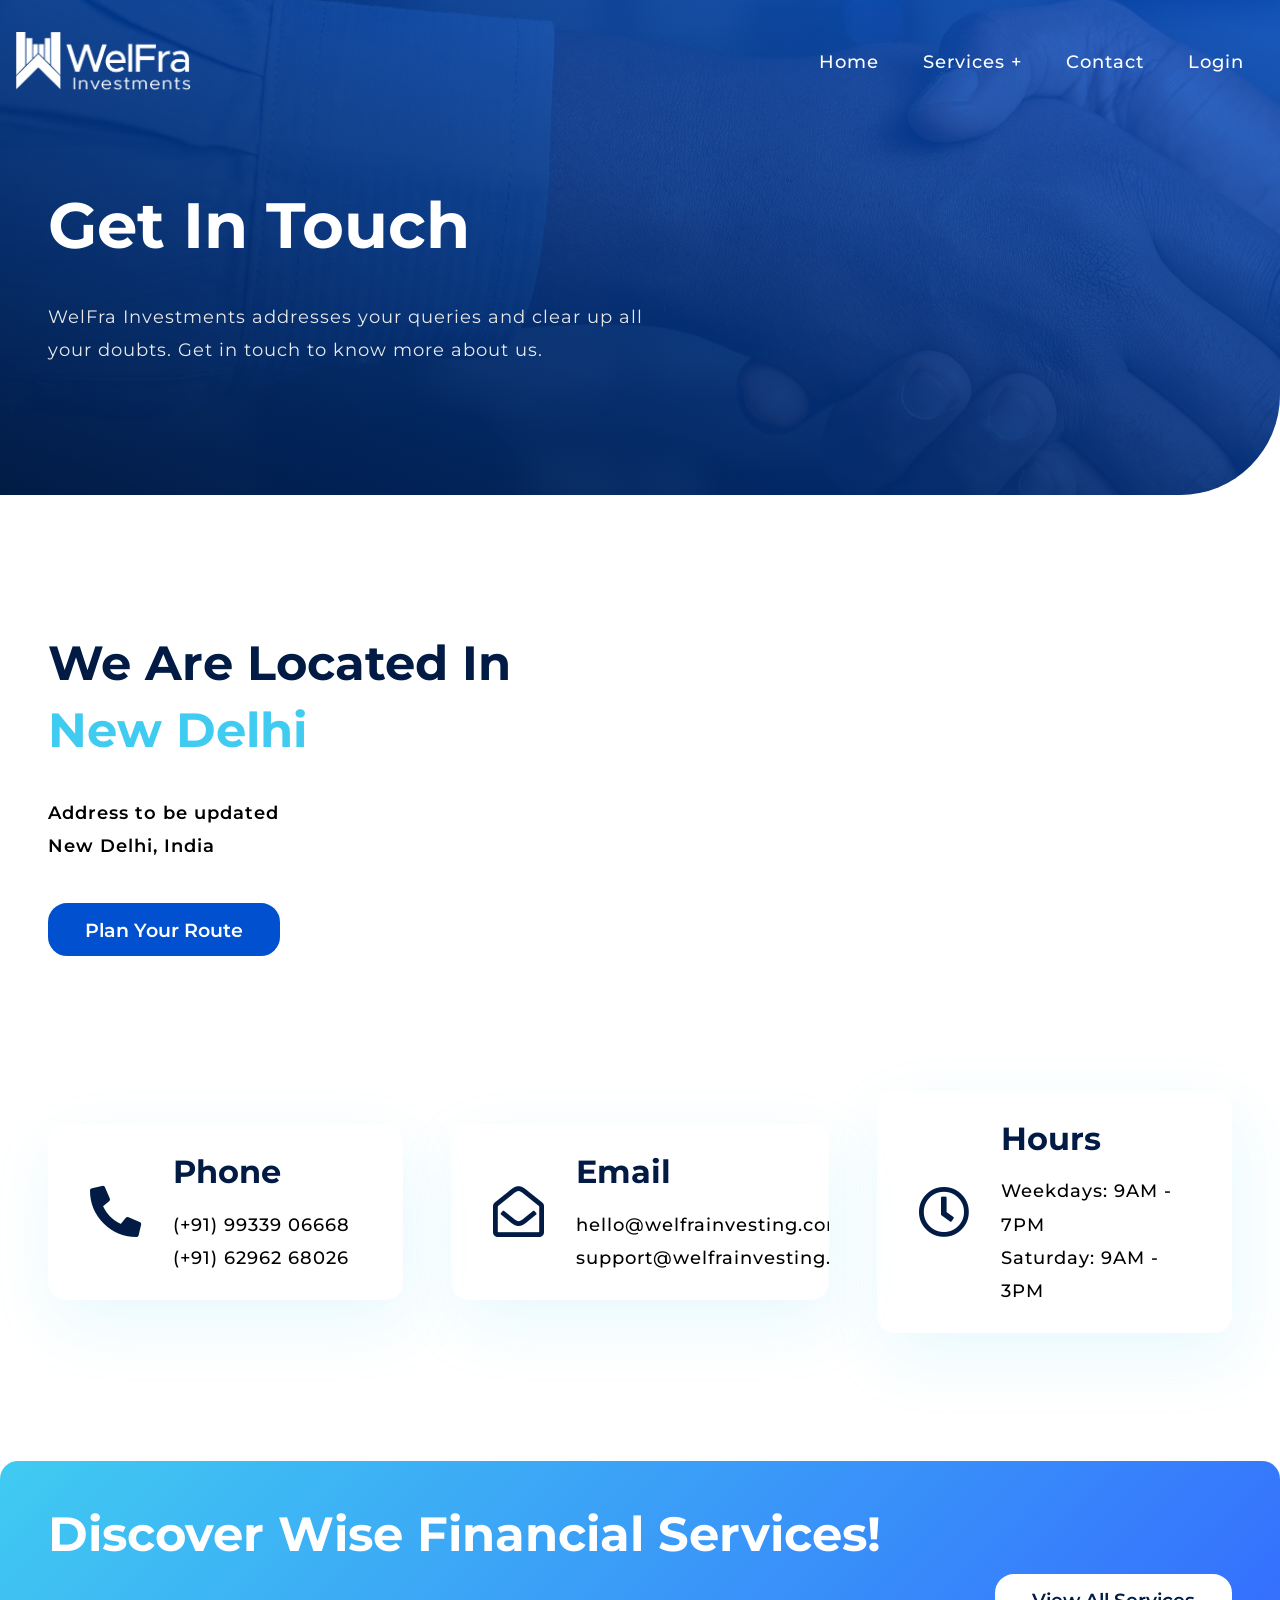
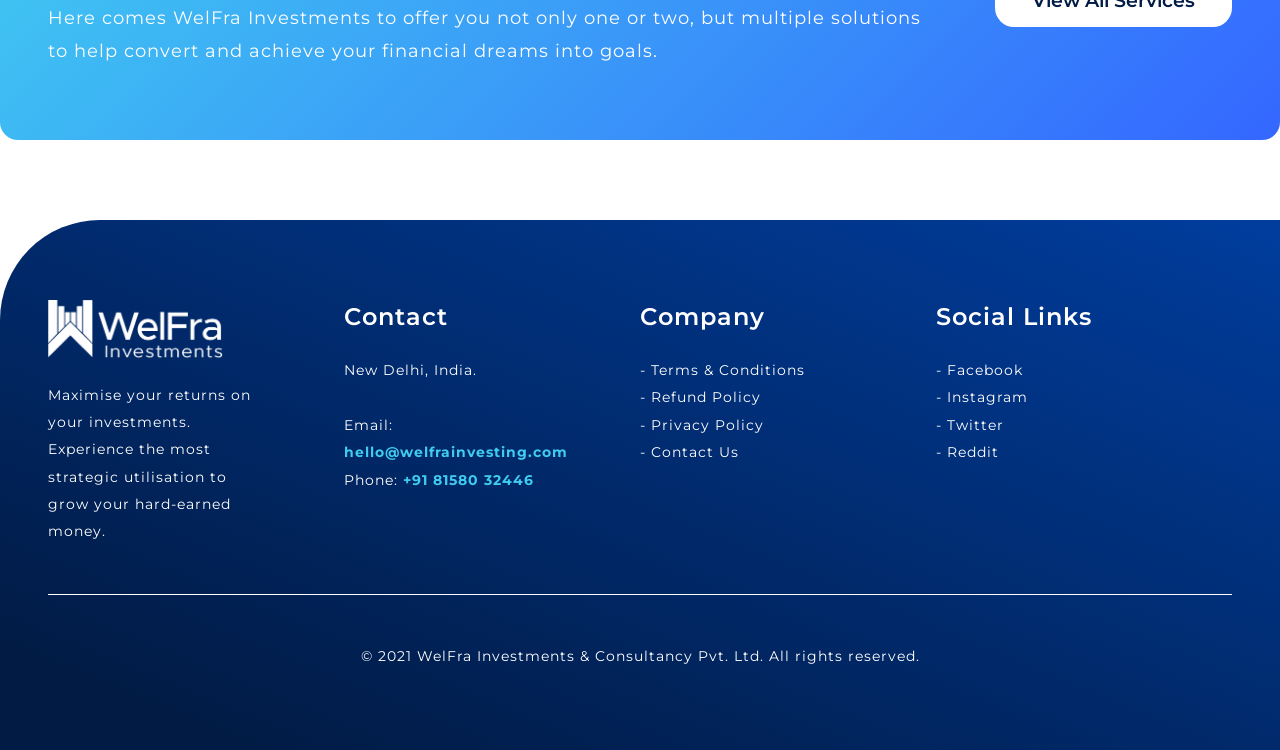
==== commit 22a89251: "made changes in the footer" ====
--- a/contact.html
+++ b/contact.html
@@ -102,8 +102,8 @@
                     </div>
                     <div class="social-call-content">
                         <h3 class="title">Email</h3>
-                        <p class="desc">info@ieyeindia.com</p>
-                        <p class="desc">hr@ieyeindia.com</p>
+                        <p class="desc">hello@welfrainvesting.com</p>
+                        <p class="desc">support@welfrainvesting.com</p>
                     </div>
                 </div>
 
@@ -142,19 +142,18 @@
                     </div>
                     <div class="col-4">
                         <h4 class="title">Contact</h4>
-                        <p class="desc">Whitefield, Kolkata, West Bengal, PIN 700036, India.<br /><br />Email: <span
-                                class="text-color-blue"><strong>info@WelFra.com</strong></span><br />Phone: <span
+                        <p class="desc">New Delhi, India.<br /><br />Email: <span
+                                class="text-color-blue"><strong>hello@welfrainvesting.com</strong></span><br />Phone: <span
                                 class="text-color-blue"><strong>+91 81580 32446</strong></span></p>
                     </div>
                     <div class="col-4">
                         <h4 class="title">Company</h4>
                         <div class="footer-links">
                             <ul>
-                                <li><a href="./terms-and-conditions.html">-
-                                        Terms & Conditions</a></li>
+                                <li><a href="./terms-and-conditions.html">- Terms & Conditions</a></li>
                                 <li><a href="#">- Refund Policy</a></li>
                                 <li><a href="#">- Privacy Policy</a></li>
-                                <li><a href="#">- Contact Us</a></li>
+                                <li><a href="./contact.html">- Contact Us</a></li>
                             </ul>
                         </div>
                     </div>
